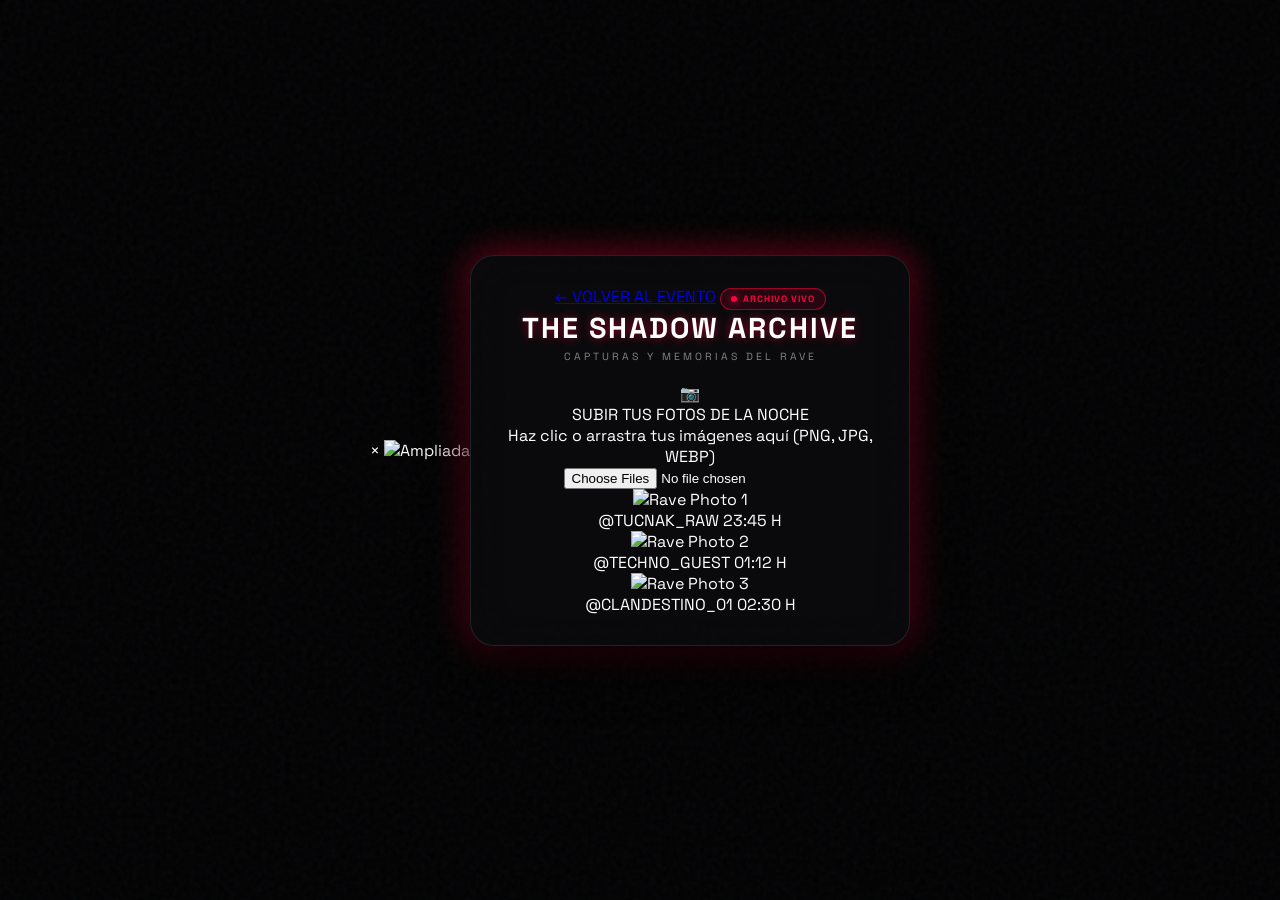
==== galeria.html @ 3d02a38a "Add initial HTML structure for gallery page" ====
<!DOCTYPE html>
<html lang="es">
<head>
  <meta charset="UTF-8" />
  <meta name="viewport" content="width=device-width, initial-scale=1.0" />
  <title>The Sinister Forest // ARCHIVE & GALLERY</title>
  
  <link rel="preconnect" href="https://fonts.googleapis.com">
  <link rel="preconnect" href="https://fonts.gstatic.com" crossorigin>
  <link href="https://fonts.googleapis.com/css2?family=Space+Grotesk:wght@300;500;700;900&display=swap" rel="stylesheet">
  
  <link rel="stylesheet" href="styles.css" />
</head>
<body>

  <!-- Canvas de Esporas Rojas (Fondo) -->
  <canvas id="particle-canvas"></canvas>

  <!-- Overlay de Ruido -->
  <div class="grain"></div>

  <!-- Toast Notification -->
  <div id="toast" class="toast">¡Foto subida a las sombras!</div>

  <!-- Lightbox de Vista Previa -->
  <div id="lightbox" class="lightbox" onclick="closeLightbox()">
    <span class="lightbox-close">&times;</span>
    <img id="lightbox-img" class="lightbox-content" src="" alt="Ampliada" />
  </div>

  <main class="container gallery-container">
    <header class="gallery-header">
      <a href="index.html" class="back-btn">← VOLVER AL EVENTO</a>
      <div class="status-tag"><span class="blink-dot"></span> ARCHIVO VIVO</div>
    </header>

    <h1 class="glitch" data-text="THE SHADOW ARCHIVE">THE SHADOW ARCHIVE</h1>
    <p class="subtitle" style="margin-bottom: 20px;">CAPTURAS Y MEMORIAS DEL RAVE</p>

    <!-- Dropzone para subir fotos -->
    <div class="upload-dropzone" id="dropzone" onclick="document.getElementById('file-input').click()">
      <span class="upload-icon">📷</span>
      <div class="upload-text">SUBIR TUS FOTOS DE LA NOCHE</div>
      <div class="upload-subtext">Haz clic o arrastra tus imágenes aquí (PNG, JPG, WEBP)</div>
      <input type="file" id="file-input" accept="image/*" multiple onchange="handleFiles(this.files)">
    </div>

    <!-- Grid de Fotografías -->
    <section class="gallery-grid" id="gallery-grid">
      <div class="gallery-item" onclick="openLightbox('https://images.unsplash.com/photo-1516450360452-9312f5e86fc7?q=80&w=800')">
        <img src="https://images.unsplash.com/photo-1516450360452-9312f5e86fc7?q=80&w=400" alt="Rave Photo 1" />
        <div class="gallery-overlay">
          <span class="uploader-tag">@TUCNAK_RAW</span>
          <span class="upload-time">23:45 H</span>
        </div>
      </div>

      <div class="gallery-item" onclick="openLightbox('https://images.unsplash.com/photo-1508700115892-45ecd05ae2ad?q=80&w=800')">
        <img src="https://images.unsplash.com/photo-1508700115892-45ecd05ae2ad?q=80&w=400" alt="Rave Photo 2" />
        <div class="gallery-overlay">
          <span class="uploader-tag">@TECHNO_GUEST</span>
          <span class="upload-time">01:12 H</span>
        </div>
      </div>

      <div class="gallery-item" onclick="openLightbox('https://images.unsplash.com/photo-1470225620780-dba8ba36b745?q=80&w=800')">
        <img src="https://images.unsplash.com/photo-1470225620780-dba8ba36b745?q=80&w=400" alt="Rave Photo 3" />
        <div class="gallery-overlay">
          <span class="uploader-tag">@CLANDESTINO_01</span>
          <span class="upload-time">02:30 H</span>
        </div>
      </div>
    </section>
  </main>

  <script src="script.js"></script>
  <script>
    // Gestión de Subida de Fotos
    const galleryGrid = document.getElementById('gallery-grid');
    const dropzone = document.getElementById('dropzone');

    ['dragenter', 'dragover'].forEach(eventName => {
      dropzone.addEventListener(eventName, (e) => { e.preventDefault(); dropzone.classList.add('dragover'); });
    });
    ['dragleave', 'drop'].forEach(eventName => {
      dropzone.addEventListener(eventName, (e) => { e.preventDefault(); dropzone.classList.remove('dragover'); });
    });

    dropzone.addEventListener('drop', (e) => {
      const dt = e.dataTransfer;
      handleFiles(dt.files);
    });

    function handleFiles(files) {
      const userAlias = localStorage.getItem('userName') || 'ANÓNIMO';

      Array.from(files).forEach(file => {
        if (!file.type.startsWith('image/')) return;

        const reader = new FileReader();
        reader.onload = function(e) {
          const imgUrl = e.target.result;
          
          const item = document.createElement('div');
          item.className = 'gallery-item';
          item.onclick = () => openLightbox(imgUrl);

          const now = new Date();
          const timeStr = `${String(now.getHours()).padStart(2, '0')}:${String(now.getMinutes()).padStart(2, '0')} H`;

          item.innerHTML = `
            <img src="${imgUrl}" alt="Foto subida" />
            <div class="gallery-overlay">
              <span class="uploader-tag">@${userAlias.toUpperCase()}</span>
              <span class="upload-time">${timeStr}</span>
            </div>
          `;

          galleryGrid.prepend(item);
          showToast('¡Foto añadida al archivo!');
        };
        reader.readAsDataURL(file);
      });
    }

    function openLightbox(url) {
      document.getElementById('lightbox-img').src = url;
      document.getElementById('lightbox').style.display = 'flex';
    }

    function closeLightbox() {
      document.getElementById('lightbox').style.display = 'none';
    }
  </script>
</body>
</html>
---- styles.css ----
:root {
  --bg: #020203;
  --card-bg: rgba(12, 12, 15, 0.78);
  --glass-border: rgba(255, 255, 255, 0.1);
  --accent: #ff003c;
  --accent-glow: rgba(255, 0, 60, 0.55);
  --text: #ffffff;
  --text-muted: rgba(255, 255, 255, 0.5);
  --font: 'Space Grotesk', sans-serif;
}

* { box-sizing: border-box; margin: 0; padding: 0; }

body {
  background-color: var(--bg);
  font-family: var(--font);
  color: var(--text);
  min-height: 100vh;
  display: flex;
  justify-content: center;
  align-items: center;
  padding: 20px;
  overflow-x: hidden;
  position: relative;
}

#particle-canvas {
  position: fixed;
  top: 0; left: 0;
  width: 100vw; height: 100vh;
  z-index: 1;
  pointer-events: none;
}

.grain {
  position: fixed;
  top: 0; left: 0; width: 100%; height: 100%;
  pointer-events: none;
  z-index: 2;
  opacity: 0.04;
  background-image: url('data:image/svg+xml;utf8,<svg viewBox="0 0 200 200" xmlns="http://www.w3.org/2000/svg"><filter id="n"><feTurbulence type="fractalNoise" baseFrequency="0.8" numOctaves="3" stitchTiles="stitch"/></filter><rect width="100%" height="100%" filter="url(%23n)"/></svg>');
}

.container {
  background: var(--card-bg);
  backdrop-filter: blur(22px);
  -webkit-backdrop-filter: blur(22px);
  border: 1px solid var(--glass-border);
  box-shadow: 0 20px 50px rgba(0, 0, 0, 0.9), 0 0 35px var(--accent-glow);
  border-radius: 24px;
  width: 100%;
  max-width: 440px;
  padding: 30px 22px;
  text-align: center;
  position: relative;
  z-index: 10;
  transition: transform 0.15s ease-out;
}

body.strobe-active {
  animation: strobe-flash 0.15s infinite alternate;
}

@keyframes strobe-flash {
  0% { background-color: #020203; }
  100% { background-color: #220008; }
}

.header-top {
  display: flex;
  justify-content: space-between;
  align-items: center;
  margin-bottom: 10px;
}

.status-tag {
  display: inline-flex;
  align-items: center;
  gap: 6px;
  font-size: 0.58rem;
  letter-spacing: 1px;
  color: var(--accent);
  background: rgba(255, 0, 60, 0.12);
  padding: 4px 10px;
  border-radius: 20px;
  border: 1px solid var(--accent-glow);
  font-weight: 700;
}

.blink-dot {
  width: 6px; height: 6px;
  background-color: var(--accent);
  border-radius: 50%;
  box-shadow: 0 0 8px var(--accent);
  animation: blink 0.8s infinite alternate;
}

@keyframes blink { from { opacity: 0.2; } to { opacity: 1; } }

.strobe-btn {
  background: rgba(255,255,255,0.08);
  border: 1px solid var(--glass-border);
  color: #fff;
  font-family: var(--font);
  font-size: 0.6rem;
  font-weight: 700;
  padding: 4px 10px;
  border-radius: 12px;
  cursor: pointer;
  transition: 0.3s;
}

.strobe-btn:hover, .strobe-btn.active {
  background: var(--accent);
  box-shadow: 0 0 10px var(--accent-glow);
  border-color: #ff003c;
}

h1.glitch {
  font-weight: 900;
  font-size: 1.8rem;
  letter-spacing: 2px;
  text-transform: uppercase;
  position: relative;
  color: #fff;
  text-shadow: 0 0 10px var(--accent-glow);
}

.glitch::before, .glitch::after {
  content: attr(data-text);
  position: absolute; top: 0; left: 0; width: 100%; height: 100%;
  clip: rect(0, 0, 0, 0);
}

.glitch::before { left: -2px; text-shadow: 2px 0 #00ffff; animation: glitch-1 2s infinite linear alternate-reverse; }
.glitch::after { left: 2px; text-shadow: -2px 0 var(--accent); animation: glitch-2 2.5s infinite linear alternate-reverse; }

@keyframes glitch-1 { 0% { clip: rect(10px, 9999px, 30px, 0); } 50% { clip: rect(40px, 9999px, 60px, 0); } 100% { clip: rect(20px, 9999px, 40px, 0); } }
@keyframes glitch-2 { 0% { clip: rect(50px, 9999px, 20px, 0); } 50% { clip: rect(10px, 9999px, 50px, 0); } 100% { clip: rect(30px, 9999px, 10px, 0); } }

.subtitle { font-size: 0.65rem; letter-spacing: 3px; color: var(--text-muted); margin-top: 4px; }

.audio-visualizer {
  display: flex; justify-content: center; align-items: flex-end; gap: 4px; height: 24px; margin: 12px 0;
}

.audio-visualizer span {
  width: 4px; height: 100%; background: var(--accent); border-radius: 3px;
  transform-origin: bottom; animation: equalizer 1s infinite ease-in-out alternate;
  box-shadow: 0 0 6px var(--accent);
}

.audio-visualizer span:nth-child(1) { animation-delay: 0.1s; }
.audio-visualizer span:nth-child(2) { animation-delay: 0.4s; }
.audio-visualizer span:nth-child(3) { animation-delay: 0.2s; }
.audio-visualizer span:nth-child(4) { animation-delay: 0.6s; }
.audio-visualizer span:nth-child(5) { animation-delay: 0.3s; }
.audio-visualizer span:nth-child(6) { animation-delay: 0.5s; }
.audio-visualizer span:nth-child(7) { animation-delay: 0.2s; }
.audio-visualizer span:nth-child(8) { animation-delay: 0.7s; }
.audio-visualizer span:nth-child(9) { animation-delay: 0.3s; }

@keyframes equalizer { 0% { transform: scaleY(0.15); } 100% { transform: scaleY(1); } }

/* LINEUP - TUCNAK */
.lineup-section {
  background: rgba(0, 0, 0, 0.4);
  border: 1px solid rgba(255, 255, 255, 0.08);
  border-radius: 16px;
  padding: 16px 14px;
  margin-bottom: 15px;
}

.lineup-title {
  font-size: 0.6rem;
  letter-spacing: 2px;
  color: var(--accent);
  font-weight: 700;
  margin-bottom: 10px;
  text-transform: uppercase;
}

.dj-card.headliner {
  background: rgba(255, 0, 60, 0.08);
  border: 1px solid var(--accent);
  border-radius: 12px;
  padding: 14px 16px;
  text-align: center;
  box-shadow: 0 0 15px var(--accent-glow);
  transition: transform 0.3s ease;
}

.dj-card.headliner:hover {
  transform: scale(1.02);
}

.dj-tag {
  font-size: 0.55rem;
  letter-spacing: 2px;
  color: var(--accent);
  font-weight: 700;
  display: block;
  margin-bottom: 4px;
}

.dj-name {
  font-size: 1.8rem;
  font-weight: 900;
  letter-spacing: 3px;
  color: #fff;
  text-transform: uppercase;
  text-shadow: 0 0 10px var(--accent-glow);
}

.dj-genre {
  font-size: 0.65rem;
  color: var(--text-muted);
  letter-spacing: 2px;
  margin-top: 2px;
}

.dj-socials {
  display: flex;
  justify-content: center;
  align-items: center;
  margin-top: 10px;
  font-size: 0.6rem;
}

.dj-link {
  color: #fff;
  text-decoration: none;
  font-weight: 700;
  letter-spacing: 1px;
  background: rgba(255, 255, 255, 0.08);
  border: 1px solid var(--glass-border);
  padding: 4px 12px;
  border-radius: 20px;
  transition: all 0.2s;
}

.dj-link:hover {
  color: var(--accent);
  border-color: var(--accent);
  background: rgba(255, 0, 60, 0.12);
}

.capacity-bar { margin-bottom: 15px; }
.capacity-text { font-size: 0.6rem; letter-spacing: 1px; color: var(--accent); font-weight: 700; margin-bottom: 4px; }
.progress-bg { background: rgba(255,255,255,0.08); height: 4px; border-radius: 4px; overflow: hidden; }
.progress-fill { background: var(--accent); height: 100%; box-shadow: 0 0 8px var(--accent); transition: width 0.4s ease; }

.spotify-section { margin-bottom: 15px; border-radius: 12px; overflow: hidden; }

.countdown-grid { display: grid; grid-template-columns: repeat(4, 1fr); gap: 8px; margin-bottom: 15px; }
.time-box { background: rgba(0, 0, 0, 0.55); border: 1px solid rgba(255, 255, 255, 0.08); padding: 10px 2px; border-radius: 12px; }
.time-number { display: block; font-size: 1.4rem; font-weight: 700; color: #fff; }
.time-label { font-size: 0.55rem; color: var(--text-muted); text-transform: uppercase; }

.calendar-btn {
  display: block; background: rgba(255, 255, 255, 0.05); border: 1px solid var(--glass-border);
  color: #fff; text-decoration: none; font-size: 0.65rem; font-weight: 700; letter-spacing: 1px;
  padding: 10px; border-radius: 10px; margin-bottom: 15px; transition: 0.3s;
}
.calendar-btn:hover { background: rgba(255, 255, 255, 0.15); }

.contribution-section {
  background: rgba(0, 0, 0, 0.35); border: 1px solid rgba(255, 255, 255, 0.06);
  border-radius: 16px; padding: 16px 12px; margin-bottom: 15px;
}
.contribution-badge { font-size: 0.58rem; letter-spacing: 2px; color: var(--text-muted); }
.amount-container { display: flex; justify-content: center; align-items: baseline; gap: 4px; margin: 4px 0; }
.currency { font-size: 1rem; color: var(--accent); font-weight: 700; }
.amount { font-size: 2rem; font-weight: 900; }
.unit { font-size: 0.75rem; color: var(--text-muted); }
.nequi-number { font-size: 0.7rem; color: var(--text-muted); margin-bottom: 10px; white-space: nowrap; }
.nequi-number span { color: #fff; font-weight: 700; }
.btn-group { display: flex; gap: 8px; }
.contribution-btn {
  flex: 1; background: var(--accent); color: #fff; padding: 10px 6px; border-radius: 8px;
  text-decoration: none; font-weight: 700; font-size: 0.68rem; border: none; cursor: pointer; transition: 0.3s;
}
.contribution-btn.secondary { background: rgba(255, 255, 255, 0.1); }
.contribution-btn:hover { filter: brightness(1.2); }

.location-box { background: rgba(255, 255, 255, 0.02); border: 1px dashed rgba(255, 255, 255, 0.15); border-radius: 12px; padding: 14px; margin-bottom: 15px; }
#location-title { font-size: 0.7rem; font-weight: 700; color: var(--accent); }
#location-details { font-size: 0.65rem; color: var(--text-muted); margin-top: 4px; }
.map-button { display: inline-block; margin-top: 8px; background: #fff; color: #000; padding: 6px 12px; border-radius: 6px; font-size: 0.65rem; font-weight: 700; text-decoration: none; }
.map-button.hidden { display: none; }

.action-dual-btn { display: flex; gap: 8px; margin-bottom: 15px; }
.rsvp-btn, .ticket-btn {
  flex: 1; background: transparent; border: 1px solid var(--accent); color: var(--accent);
  padding: 10px 4px; border-radius: 8px; font-family: var(--font); font-weight: 700; font-size: 0.65rem; cursor: pointer; transition: 0.3s;
}
.rsvp-btn.confirmed { background: var(--accent); color: #fff; }
.ticket-btn { background: var(--accent); color: #fff; box-shadow: 0 0 10px var(--accent-glow); }

.social-share { padding-top: 12px; border-top: 1px solid var(--glass-border); margin-bottom: 12px; }
.share-title { font-size: 0.58rem; letter-spacing: 2px; color: var(--text-muted); margin-bottom: 8px; }
.social-btns { display: flex; gap: 6px; justify-content: center; }
.s-btn { cursor: pointer; padding: 8px 10px; border-radius: 12px; border: none; font-size: 0.65rem; font-weight: 700; font-family: var(--font); color: #fff; }
.wa { background: #128C7E; } .fb { background: #1877F2; } .copy { background: rgba(255,255,255,0.1); }

footer { font-size: 0.6rem; color: var(--text-muted); display: flex; flex-direction: column; gap: 4px; }

/* Modal Ticket */
.modal { display: none; position: fixed; z-index: 200; left: 0; top: 0; width: 100%; height: 100%; background: rgba(0,0,0,0.85); backdrop-filter: blur(10px); justify-content: center; align-items: center; }
.modal-content { background: #0a0a0c; border: 1px solid var(--accent); border-radius: 20px; padding: 25px; width: 85%; max-width: 320px; text-align: center; position: relative; box-shadow: 0 0 30px var(--accent-glow); }
.close-modal { position: absolute; right: 15px; top: 10px; font-size: 1.5rem; color: #fff; cursor: pointer; }
.ticket-badge { font-size: 0.55rem; letter-spacing: 2px; color: var(--accent); margin-bottom: 5px; font-weight: 700; }
.ticket-instruction { font-size: 0.7rem; color: var(--text-muted); margin: 15px 0 10px 0; }
.ticket-input { width: 100%; padding: 10px 14px; background: rgba(255, 255, 255, 0.08); border: 1px solid var(--accent); border-radius: 8px; color: #fff; font-family: var(--font); font-size: 0.8rem; text-align: center; outline: none; }
.ticket-input:focus { box-shadow: 0 0 10px var(--accent-glow); }
.ticket-name { font-size: 1.1rem; font-weight: 700; margin: 8px 0; color: #fff; }
.qr-placeholder img { width: 130px; height: 130px; border-radius: 10px; margin: 10px 0; border: 2px solid #fff; }
.ticket-code { font-size: 0.65rem; letter-spacing: 1px; color: var(--text-muted); margin-bottom: 4px; }

.toast { position: fixed; bottom: 20px; left: 50%; transform: translateX(-50%) translateY(100px); background: var(--accent); color: #fff; padding: 10px 20px; border-radius: 20px; font-size: 0.75rem; font-weight: 700; opacity: 0; transition: all 0.3s; z-index: 300; }
.toast.show { transform: translateX(-50%) translateY(0); opacity: 1; }
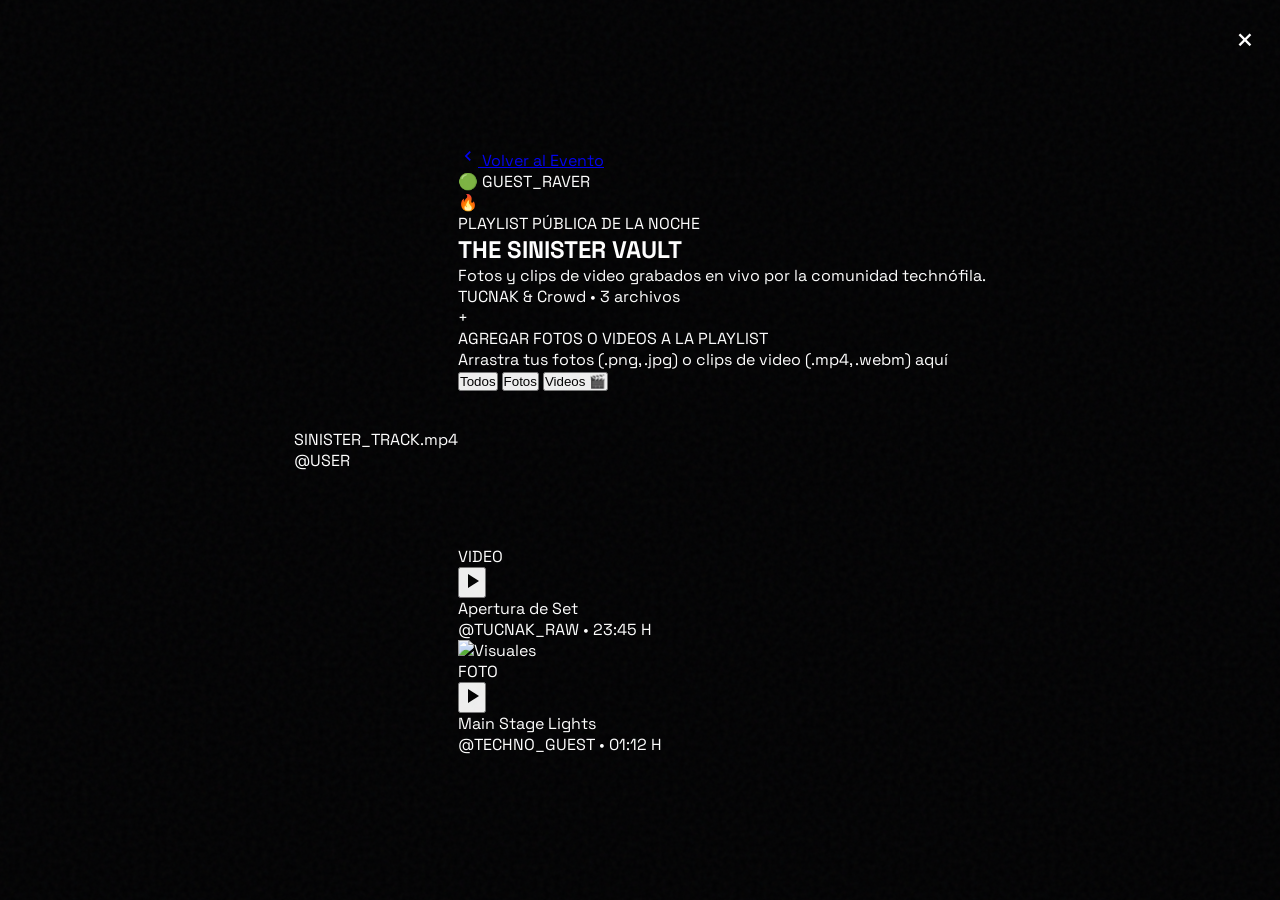
==== commit bae63169: "Update title and enhance media upload features" ====
--- a/galeria.html
+++ b/galeria.html
@@ -3,7 +3,7 @@
 <head>
   <meta charset="UTF-8" />
   <meta name="viewport" content="width=device-width, initial-scale=1.0" />
-  <title>The Sinister Forest // ARCHIVE & GALLERY</title>
+  <title>The Sinister Forest // SPOTIFY MEDIA VAULT</title>
   
   <link rel="preconnect" href="https://fonts.googleapis.com">
   <link rel="preconnect" href="https://fonts.gstatic.com" crossorigin>
@@ -11,125 +11,214 @@
   
   <link rel="stylesheet" href="styles.css" />
 </head>
-<body>
-
-  <!-- Canvas de Esporas Rojas (Fondo) -->
-  <canvas id="particle-canvas"></canvas>
+<body class="spotify-theme">
 
   <!-- Overlay de Ruido -->
   <div class="grain"></div>
-
-  <!-- Toast Notification -->
-  <div id="toast" class="toast">¡Foto subida a las sombras!</div>
-
-  <!-- Lightbox de Vista Previa -->
-  <div id="lightbox" class="lightbox" onclick="closeLightbox()">
-    <span class="lightbox-close">&times;</span>
-    <img id="lightbox-img" class="lightbox-content" src="" alt="Ampliada" />
+  <div id="toast" class="toast">¡Archivo subido a la playlist!</div>
+
+  <!-- Modal / Player Overlay de Vista Previa -->
+  <div id="media-modal" class="media-modal" onclick="closeMediaModal(event)">
+    <span class="lightbox-close" onclick="closeMediaModal(event)">&times;</span>
+    <div class="media-modal-container" onclick="event.stopPropagation()">
+      <div id="modal-media-wrapper"></div>
+      <div class="modal-info-bar">
+        <div class="media-track-info">
+          <p id="modal-title" class="track-name">SINISTER_TRACK.mp4</p>
+          <p id="modal-uploader" class="track-artist">@USER</p>
+        </div>
+      </div>
+    </div>
   </div>
 
-  <main class="container gallery-container">
-    <header class="gallery-header">
-      <a href="index.html" class="back-btn">← VOLVER AL EVENTO</a>
-      <div class="status-tag"><span class="blink-dot"></span> ARCHIVO VIVO</div>
+  <main class="spotify-app">
+    <!-- Header tipo Spotify -->
+    <header class="spotify-header">
+      <a href="index.html" class="spotify-back-btn">
+        <svg width="20" height="20" viewBox="0 0 24 24" fill="currentColor"><path d="M15.41 7.41L14 6l-6 6 6 6 1.41-1.41L10.83 12z"/></svg>
+        <span>Volver al Evento</span>
+      </a>
+      <div class="spotify-profile-badge">
+        <span class="user-avatar">🟢</span>
+        <span id="header-user-name">GUEST_RAVER</span>
+      </div>
     </header>
 
-    <h1 class="glitch" data-text="THE SHADOW ARCHIVE">THE SHADOW ARCHIVE</h1>
-    <p class="subtitle" style="margin-bottom: 20px;">CAPTURAS Y MEMORIAS DEL RAVE</p>
-
-    <!-- Dropzone para subir fotos -->
-    <div class="upload-dropzone" id="dropzone" onclick="document.getElementById('file-input').click()">
-      <span class="upload-icon">📷</span>
-      <div class="upload-text">SUBIR TUS FOTOS DE LA NOCHE</div>
-      <div class="upload-subtext">Haz clic o arrastra tus imágenes aquí (PNG, JPG, WEBP)</div>
-      <input type="file" id="file-input" accept="image/*" multiple onchange="handleFiles(this.files)">
+    <!-- Banner Playlist estilo Spotify -->
+    <section class="playlist-banner">
+      <div class="playlist-cover">
+        <div class="cover-glitch-icon">🔥</div>
+      </div>
+      <div class="playlist-details">
+        <span class="playlist-type">PLAYLIST PÚBLICA DE LA NOCHE</span>
+        <h1 class="playlist-title">THE SINISTER VAULT</h1>
+        <p class="playlist-desc">Fotos y clips de video grabados en vivo por la comunidad technófila.</p>
+        <div class="playlist-meta">
+          <span class="spotify-accent-text">TUCNAK & Crowd</span> • <span id="item-count-badge">3 archivos</span>
+        </div>
+      </div>
+    </section>
+
+    <!-- Zona de Carga estilo Spotify Drag & Drop -->
+    <section class="spotify-upload-bar" onclick="document.getElementById('file-input').click()">
+      <div class="upload-flex-content">
+        <div class="upload-plus-btn">+</div>
+        <div>
+          <p class="upload-title">AGREGAR FOTOS O VIDEOS A LA PLAYLIST</p>
+          <p class="upload-subtitle">Arrastra tus fotos (.png, .jpg) o clips de video (.mp4, .webm) aquí</p>
+        </div>
+      </div>
+      <input type="file" id="file-input" accept="image/*,video/*" multiple onchange="handleFiles(this.files)">
+    </section>
+
+    <!-- Barra de Filtros -->
+    <div class="filter-pills">
+      <button class="pill active" onclick="filterMedia('all')">Todos</button>
+      <button class="pill" onclick="filterMedia('image')">Fotos</button>
+      <button class="pill" onclick="filterMedia('video')">Videos 🎬</button>
     </div>
 
-    <!-- Grid de Fotografías -->
-    <section class="gallery-grid" id="gallery-grid">
-      <div class="gallery-item" onclick="openLightbox('https://images.unsplash.com/photo-1516450360452-9312f5e86fc7?q=80&w=800')">
-        <img src="https://images.unsplash.com/photo-1516450360452-9312f5e86fc7?q=80&w=400" alt="Rave Photo 1" />
-        <div class="gallery-overlay">
-          <span class="uploader-tag">@TUCNAK_RAW</span>
-          <span class="upload-time">23:45 H</span>
-        </div>
-      </div>
-
-      <div class="gallery-item" onclick="openLightbox('https://images.unsplash.com/photo-1508700115892-45ecd05ae2ad?q=80&w=800')">
-        <img src="https://images.unsplash.com/photo-1508700115892-45ecd05ae2ad?q=80&w=400" alt="Rave Photo 2" />
-        <div class="gallery-overlay">
-          <span class="uploader-tag">@TECHNO_GUEST</span>
-          <span class="upload-time">01:12 H</span>
-        </div>
-      </div>
-
-      <div class="gallery-item" onclick="openLightbox('https://images.unsplash.com/photo-1470225620780-dba8ba36b745?q=80&w=800')">
-        <img src="https://images.unsplash.com/photo-1470225620780-dba8ba36b745?q=80&w=400" alt="Rave Photo 3" />
-        <div class="gallery-overlay">
-          <span class="uploader-tag">@CLANDESTINO_01</span>
-          <span class="upload-time">02:30 H</span>
-        </div>
-      </div>
+    <!-- Grid de Archivos tipo Tarjetas de Spotify -->
+    <section class="spotify-grid" id="media-grid">
+      
+      <!-- Video de Muestra -->
+      <div class="spotify-card media-element" data-type="video" onclick="openVideoModal('https://www.w3schools.com/html/mov_bbb.mp4', '@TUCNAK_RAW', 'Clip de apertura')">
+        <div class="card-cover-wrapper">
+          <video src="https://www.w3schools.com/html/mov_bbb.mp4" muted loop preload="metadata"></video>
+          <div class="type-tag">VIDEO</div>
+          <button class="spotify-play-btn">
+            <svg width="24" height="24" viewBox="0 0 24 24" fill="black"><path d="M8 5v14l11-7z"/></svg>
+          </button>
+        </div>
+        <div class="card-info">
+          <p class="card-title">Apertura de Set</p>
+          <p class="card-sub">@TUCNAK_RAW • 23:45 H</p>
+        </div>
+      </div>
+
+      <!-- Imagen de Muestra -->
+      <div class="spotify-card media-element" data-type="image" onclick="openImageModal('https://images.unsplash.com/photo-1516450360452-9312f5e86fc7?q=80&w=800', '@TECHNO_GUEST', 'Visuales del Main Room')">
+        <div class="card-cover-wrapper">
+          <img src="https://images.unsplash.com/photo-1516450360452-9312f5e86fc7?q=80&w=400" alt="Visuales" />
+          <div class="type-tag">FOTO</div>
+          <button class="spotify-play-btn">
+            <svg width="24" height="24" viewBox="0 0 24 24" fill="black"><path d="M8 5v14l11-7z"/></svg>
+          </button>
+        </div>
+        <div class="card-info">
+          <p class="card-title">Main Stage Lights</p>
+          <p class="card-sub">@TECHNO_GUEST • 01:12 H</p>
+        </div>
+      </div>
+
     </section>
+
   </main>
 
   <script src="script.js"></script>
   <script>
-    // Gestión de Subida de Fotos
-    const galleryGrid = document.getElementById('gallery-grid');
-    const dropzone = document.getElementById('dropzone');
-
-    ['dragenter', 'dragover'].forEach(eventName => {
-      dropzone.addEventListener(eventName, (e) => { e.preventDefault(); dropzone.classList.add('dragover'); });
-    });
-    ['dragleave', 'drop'].forEach(eventName => {
-      dropzone.addEventListener(eventName, (e) => { e.preventDefault(); dropzone.classList.remove('dragover'); });
-    });
-
-    dropzone.addEventListener('drop', (e) => {
-      const dt = e.dataTransfer;
-      handleFiles(dt.files);
-    });
+    const mediaGrid = document.getElementById('media-grid');
+    const userAlias = localStorage.getItem('userName') || 'GUEST_RAVER';
+
+    document.getElementById('header-user-name').innerText = userAlias.toUpperCase();
 
     function handleFiles(files) {
-      const userAlias = localStorage.getItem('userName') || 'ANÓNIMO';
-
       Array.from(files).forEach(file => {
-        if (!file.type.startsWith('image/')) return;
+        const isVideo = file.type.startsWith('video/');
+        const isImage = file.type.startsWith('image/');
+
+        if (!isVideo && !isImage) return;
 
         const reader = new FileReader();
         reader.onload = function(e) {
-          const imgUrl = e.target.result;
-          
-          const item = document.createElement('div');
-          item.className = 'gallery-item';
-          item.onclick = () => openLightbox(imgUrl);
-
+          const fileDataUrl = e.target.result;
           const now = new Date();
           const timeStr = `${String(now.getHours()).padStart(2, '0')}:${String(now.getMinutes()).padStart(2, '0')} H`;
 
-          item.innerHTML = `
-            <img src="${imgUrl}" alt="Foto subida" />
-            <div class="gallery-overlay">
-              <span class="uploader-tag">@${userAlias.toUpperCase()}</span>
-              <span class="upload-time">${timeStr}</span>
-            </div>
-          `;
-
-          galleryGrid.prepend(item);
-          showToast('¡Foto añadida al archivo!');
+          const card = document.createElement('div');
+          card.className = 'spotify-card media-element';
+          card.setAttribute('data-type', isVideo ? 'video' : 'image');
+
+          if (isVideo) {
+            card.onclick = () => openVideoModal(fileDataUrl, `@${userAlias.toUpperCase()}`, file.name);
+            card.innerHTML = `
+              <div class="card-cover-wrapper">
+                <video src="${fileDataUrl}" muted loop preload="metadata"></video>
+                <div class="type-tag">VIDEO</div>
+                <button class="spotify-play-btn">
+                  <svg width="24" height="24" viewBox="0 0 24 24" fill="black"><path d="M8 5v14l11-7z"/></svg>
+                </button>
+              </div>
+              <div class="card-info">
+                <p class="card-title">${file.name.substring(0, 18)}...</p>
+                <p class="card-sub">@${userAlias.toUpperCase()} • ${timeStr}</p>
+              </div>
+            `;
+          } else {
+            card.onclick = () => openImageModal(fileDataUrl, `@${userAlias.toUpperCase()}`, file.name);
+            card.innerHTML = `
+              <div class="card-cover-wrapper">
+                <img src="${fileDataUrl}" alt="Media" />
+                <div class="type-tag">FOTO</div>
+                <button class="spotify-play-btn">
+                  <svg width="24" height="24" viewBox="0 0 24 24" fill="black"><path d="M8 5v14l11-7z"/></svg>
+                </button>
+              </div>
+              <div class="card-info">
+                <p class="card-title">${file.name.substring(0, 18)}...</p>
+                <p class="card-sub">@${userAlias.toUpperCase()} • ${timeStr}</p>
+              </div>
+            `;
+          }
+
+          mediaGrid.prepend(card);
+          updateCount();
+          showToast('¡Archivo agregado a la playlist!');
         };
         reader.readAsDataURL(file);
       });
     }
 
-    function openLightbox(url) {
-      document.getElementById('lightbox-img').src = url;
-      document.getElementById('lightbox').style.display = 'flex';
-    }
-
-    function closeLightbox() {
-      document.getElementById('lightbox').style.display = 'none';
+    function openImageModal(url, user, title) {
+      const wrapper = document.getElementById('modal-media-wrapper');
+      wrapper.innerHTML = `<img src="${url}" class="modal-media-content" />`;
+      document.getElementById('modal-title').innerText = title;
+      document.getElementById('modal-uploader').innerText = user;
+      document.getElementById('media-modal').style.display = 'flex';
+    }
+
+    function openVideoModal(url, user, title) {
+      const wrapper = document.getElementById('modal-media-wrapper');
+      wrapper.innerHTML = `<video src="${url}" class="modal-media-content" controls autoplay></video>`;
+      document.getElementById('modal-title').innerText = title;
+      document.getElementById('modal-uploader').innerText = user;
+      document.getElementById('media-modal').style.display = 'flex';
+    }
+
+    function closeMediaModal(e) {
+      const modal = document.getElementById('media-modal');
+      const wrapper = document.getElementById('modal-media-wrapper');
+      wrapper.innerHTML = '';
+      modal.style.display = 'none';
+    }
+
+    function filterMedia(type) {
+      document.querySelectorAll('.filter-pills .pill').forEach(btn => btn.classList.remove('active'));
+      event.target.classList.add('active');
+
+      const items = document.querySelectorAll('.media-element');
+      items.forEach(item => {
+        if (type === 'all' || item.getAttribute('data-type') === type) {
+          item.style.display = 'flex';
+        } else {
+          item.style.display = 'none';
+        }
+      });
+    }
+
+    function updateCount() {
+      const count = document.querySelectorAll('.media-element').length;
+      document.getElementById('item-count-badge').innerText = `${count} archivos`;
     }
   </script>
 </body>
--- a/styles.css
+++ b/styles.css
@@ -289,6 +289,35 @@
 .map-button { display: inline-block; margin-top: 8px; background: #fff; color: #000; padding: 6px 12px; border-radius: 6px; font-size: 0.65rem; font-weight: 700; text-decoration: none; }
 .map-button.hidden { display: none; }
 
+/* Botón Navegación a la Galería */
+.gallery-nav-btn {
+  display: flex;
+  align-items: center;
+  justify-content: center;
+  gap: 8px;
+  width: 100%;
+  background: rgba(255, 0, 60, 0.12);
+  border: 1px solid var(--accent);
+  color: #fff;
+  text-decoration: none;
+  font-family: var(--font);
+  font-size: 0.75rem;
+  font-weight: 700;
+  letter-spacing: 2px;
+  padding: 12px;
+  border-radius: 12px;
+  margin-bottom: 15px;
+  text-transform: uppercase;
+  box-shadow: 0 0 15px rgba(255, 0, 60, 0.2);
+  transition: all 0.3s ease;
+}
+
+.gallery-nav-btn:hover {
+  background: var(--accent);
+  box-shadow: 0 0 25px var(--accent-glow);
+  transform: translateY(-2px);
+}
+
 .action-dual-btn { display: flex; gap: 8px; margin-bottom: 15px; }
 .rsvp-btn, .ticket-btn {
   flex: 1; background: transparent; border: 1px solid var(--accent); color: var(--accent);
@@ -319,3 +348,166 @@
 
 .toast { position: fixed; bottom: 20px; left: 50%; transform: translateX(-50%) translateY(100px); background: var(--accent); color: #fff; padding: 10px 20px; border-radius: 20px; font-size: 0.75rem; font-weight: 700; opacity: 0; transition: all 0.3s; z-index: 300; }
 .toast.show { transform: translateX(-50%) translateY(0); opacity: 1; }
+
+/* Estilos de Galería & Lightbox */
+.gallery-container {
+  max-width: 800px;
+  width: 100%;
+}
+
+.gallery-header {
+  display: flex;
+  justify-content: space-between;
+  align-items: center;
+  margin-bottom: 20px;
+}
+
+.back-btn {
+  color: var(--text-muted);
+  text-decoration: none;
+  font-size: 0.7rem;
+  letter-spacing: 1px;
+  font-weight: 700;
+  border: 1px solid var(--glass-border);
+  padding: 6px 14px;
+  border-radius: 20px;
+  transition: 0.3s;
+}
+.back-btn:hover {
+  color: #fff;
+  border-color: var(--accent);
+  background: rgba(255, 0, 60, 0.15);
+}
+
+.upload-dropzone {
+  background: rgba(0, 0, 0, 0.4);
+  border: 2px dashed rgba(255, 0, 60, 0.4);
+  border-radius: 16px;
+  padding: 24px;
+  text-align: center;
+  margin-bottom: 25px;
+  cursor: pointer;
+  transition: all 0.3s ease;
+}
+
+.upload-dropzone:hover, .upload-dropzone.dragover {
+  border-color: var(--accent);
+  background: rgba(255, 0, 60, 0.08);
+  box-shadow: 0 0 20px var(--accent-glow);
+}
+
+.upload-icon {
+  font-size: 2rem;
+  margin-bottom: 8px;
+  display: block;
+}
+
+.upload-text {
+  font-size: 0.75rem;
+  color: #fff;
+  font-weight: 700;
+  letter-spacing: 1px;
+}
+
+.upload-subtext {
+  font-size: 0.6rem;
+  color: var(--text-muted);
+  margin-top: 4px;
+}
+
+#file-input { display: none; }
+
+.gallery-grid {
+  display: grid;
+  grid-template-columns: repeat(auto-fill, minmax(160px, 1fr));
+  gap: 12px;
+}
+
+.gallery-item {
+  position: relative;
+  border-radius: 12px;
+  overflow: hidden;
+  aspect-ratio: 1 / 1;
+  border: 1px solid var(--glass-border);
+  background: rgba(0, 0, 0, 0.6);
+  cursor: pointer;
+  transition: all 0.4s cubic-bezier(0.165, 0.84, 0.44, 1);
+}
+
+.gallery-item img {
+  width: 100%;
+  height: 100%;
+  object-fit: cover;
+  filter: grayscale(40%) contrast(110%);
+  transition: all 0.4s ease;
+}
+
+.gallery-item:hover {
+  transform: scale(1.03) translateY(-4px);
+  border-color: var(--accent);
+  box-shadow: 0 8px 25px var(--accent-glow);
+  z-index: 5;
+}
+
+.gallery-item:hover img {
+  filter: grayscale(0%) contrast(100%);
+}
+
+.gallery-overlay {
+  position: absolute;
+  inset: 0;
+  background: linear-gradient(to top, rgba(0,0,0,0.85) 0%, transparent 60%);
+  opacity: 0;
+  display: flex;
+  flex-direction: column;
+  justify-content: flex-end;
+  padding: 10px;
+  transition: opacity 0.3s ease;
+}
+
+.gallery-item:hover .gallery-overlay {
+  opacity: 1;
+}
+
+.uploader-tag {
+  font-size: 0.6rem;
+  font-weight: 700;
+  color: #fff;
+  letter-spacing: 1px;
+}
+
+.upload-time {
+  font-size: 0.5rem;
+  color: var(--text-muted);
+}
+
+.lightbox {
+  display: none;
+  position: fixed;
+  inset: 0;
+  background: rgba(2, 2, 3, 0.95);
+  backdrop-filter: blur(15px);
+  z-index: 500;
+  justify-content: center;
+  align-items: center;
+  padding: 20px;
+}
+
+.lightbox-content {
+  max-width: 90vw;
+  max-height: 85vh;
+  border-radius: 16px;
+  border: 1px solid var(--accent);
+  box-shadow: 0 0 40px var(--accent-glow);
+  object-fit: contain;
+}
+
+.lightbox-close {
+  position: absolute;
+  top: 20px;
+  right: 25px;
+  color: #fff;
+  font-size: 2rem;
+  cursor: pointer;
+  z-index: 510;
+}
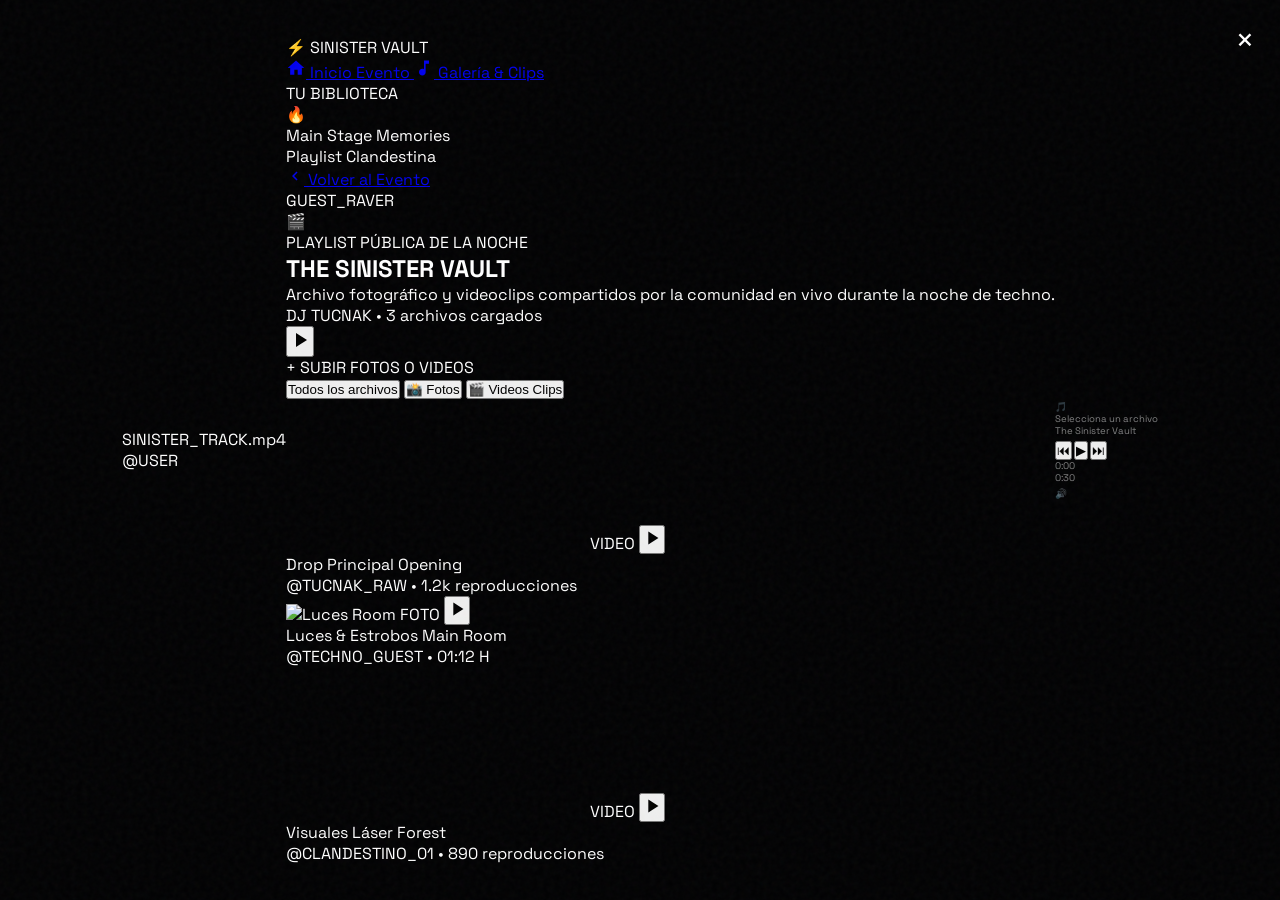
==== commit 1ffeb9d2: "Update titles and comments in galeria.html" ====
--- a/galeria.html
+++ b/galeria.html
@@ -3,7 +3,7 @@
 <head>
   <meta charset="UTF-8" />
   <meta name="viewport" content="width=device-width, initial-scale=1.0" />
-  <title>The Sinister Forest // SPOTIFY MEDIA VAULT</title>
+  <title>The Sinister Forest // Spotify Vault</title>
   
   <link rel="preconnect" href="https://fonts.googleapis.com">
   <link rel="preconnect" href="https://fonts.gstatic.com" crossorigin>
@@ -13,11 +13,11 @@
 </head>
 <body class="spotify-theme">
 
-  <!-- Overlay de Ruido -->
+  <!-- Grain Overlay & Toast -->
   <div class="grain"></div>
-  <div id="toast" class="toast">¡Archivo subido a la playlist!</div>
-
-  <!-- Modal / Player Overlay de Vista Previa -->
+  <div id="toast" class="toast">¡Media añadido a la playlist!</div>
+
+  <!-- Modal Ampliado de Reproducción -->
   <div id="media-modal" class="media-modal" onclick="closeMediaModal(event)">
     <span class="lightbox-close" onclick="closeMediaModal(event)">&times;</span>
     <div class="media-modal-container" onclick="event.stopPropagation()">
@@ -31,97 +31,181 @@
     </div>
   </div>
 
-  <main class="spotify-app">
-    <!-- Header tipo Spotify -->
-    <header class="spotify-header">
-      <a href="index.html" class="spotify-back-btn">
-        <svg width="20" height="20" viewBox="0 0 24 24" fill="currentColor"><path d="M15.41 7.41L14 6l-6 6 6 6 1.41-1.41L10.83 12z"/></svg>
-        <span>Volver al Evento</span>
-      </a>
-      <div class="spotify-profile-badge">
-        <span class="user-avatar">🟢</span>
-        <span id="header-user-name">GUEST_RAVER</span>
-      </div>
-    </header>
-
-    <!-- Banner Playlist estilo Spotify -->
-    <section class="playlist-banner">
-      <div class="playlist-cover">
-        <div class="cover-glitch-icon">🔥</div>
-      </div>
-      <div class="playlist-details">
-        <span class="playlist-type">PLAYLIST PÚBLICA DE LA NOCHE</span>
-        <h1 class="playlist-title">THE SINISTER VAULT</h1>
-        <p class="playlist-desc">Fotos y clips de video grabados en vivo por la comunidad technófila.</p>
-        <div class="playlist-meta">
-          <span class="spotify-accent-text">TUCNAK & Crowd</span> • <span id="item-count-badge">3 archivos</span>
-        </div>
-      </div>
-    </section>
-
-    <!-- Zona de Carga estilo Spotify Drag & Drop -->
-    <section class="spotify-upload-bar" onclick="document.getElementById('file-input').click()">
-      <div class="upload-flex-content">
-        <div class="upload-plus-btn">+</div>
-        <div>
-          <p class="upload-title">AGREGAR FOTOS O VIDEOS A LA PLAYLIST</p>
-          <p class="upload-subtitle">Arrastra tus fotos (.png, .jpg) o clips de video (.mp4, .webm) aquí</p>
-        </div>
-      </div>
-      <input type="file" id="file-input" accept="image/*,video/*" multiple onchange="handleFiles(this.files)">
-    </section>
-
-    <!-- Barra de Filtros -->
-    <div class="filter-pills">
-      <button class="pill active" onclick="filterMedia('all')">Todos</button>
-      <button class="pill" onclick="filterMedia('image')">Fotos</button>
-      <button class="pill" onclick="filterMedia('video')">Videos 🎬</button>
+  <!-- Layout Principal de Spotify App -->
+  <div class="spotify-app-layout">
+
+    <!-- Sidebar Izquierda -->
+    <aside class="spotify-sidebar">
+      <div class="sidebar-logo">
+        <span class="brand-icon">⚡</span>
+        <span class="brand-name">SINISTER VAULT</span>
+      </div>
+
+      <nav class="sidebar-nav">
+        <a href="index.html" class="nav-item">
+          <svg width="20" height="20" fill="currentColor" viewBox="0 0 24 24"><path d="M10 20v-6h4v6h5v-8h3L12 3 2 12h3v8z"/></svg>
+          <span>Inicio Evento</span>
+        </a>
+        <a href="#" class="nav-item active">
+          <svg width="20" height="20" fill="currentColor" viewBox="0 0 24 24"><path d="M12 3v10.55c-.59-.34-1.27-.55-2-.55-2.21 0-4 1.79-4 4s1.79 4 4 4 4-1.79 4-4V7h4V3h-6z"/></svg>
+          <span>Galería & Clips</span>
+        </a>
+      </nav>
+
+      <div class="sidebar-divider"></div>
+
+      <div class="sidebar-library">
+        <p class="library-title">TU BIBLIOTECA</p>
+        <div class="playlist-item active-playlist">
+          <div class="playlist-thumb">🔥</div>
+          <div class="playlist-info">
+            <p class="p-name">Main Stage Memories</p>
+            <p class="p-sub">Playlist Clandestina</p>
+          </div>
+        </div>
+      </div>
+    </aside>
+
+    <!-- Área Principal de Contenido -->
+    <main class="spotify-main-content">
+      
+      <!-- Top Header -->
+      <header class="spotify-topbar">
+        <a href="index.html" class="spotify-back-btn">
+          <svg width="18" height="18" viewBox="0 0 24 24" fill="currentColor"><path d="M15.41 7.41L14 6l-6 6 6 6 1.41-1.41L10.83 12z"/></svg>
+          <span>Volver al Evento</span>
+        </a>
+        <div class="spotify-user-pill">
+          <span class="user-badge-dot"></span>
+          <span id="header-user-name">GUEST_RAVER</span>
+        </div>
+      </header>
+
+      <!-- Banner Hero Playlist -->
+      <section class="playlist-hero">
+        <div class="hero-cover">
+          <span class="hero-icon">🎬</span>
+        </div>
+        <div class="hero-details">
+          <span class="badge-public">PLAYLIST PÚBLICA DE LA NOCHE</span>
+          <h1 class="hero-title">THE SINISTER VAULT</h1>
+          <p class="hero-description">Archivo fotográfico y videoclips compartidos por la comunidad en vivo durante la noche de techno.</p>
+          <div class="hero-meta">
+            <span class="author-bold">DJ TUCNAK</span> • <span id="item-count-badge">3 archivos cargados</span>
+          </div>
+        </div>
+      </section>
+
+      <!-- Action Bar (Play + Add Media) -->
+      <section class="playlist-actions">
+        <button class="big-play-btn" onclick="playAllMedia()" title="Reproducir todo">
+          <svg width="24" height="24" viewBox="0 0 24 24" fill="black"><path d="M8 5v14l11-7z"/></svg>
+        </button>
+
+        <div class="upload-trigger-btn" onclick="document.getElementById('file-input').click()">
+          <span class="plus-icon">+</span>
+          <span>SUBIR FOTOS O VIDEOS</span>
+          <input type="file" id="file-input" accept="image/*,video/*" multiple onchange="handleFiles(this.files)">
+        </div>
+      </section>
+
+      <!-- Filtros -->
+      <div class="filter-pills">
+        <button class="pill active" onclick="filterMedia('all')">Todos los archivos</button>
+        <button class="pill" onclick="filterMedia('image')">📸 Fotos</button>
+        <button class="pill" onclick="filterMedia('video')">🎬 Videos Clips</button>
+      </div>
+
+      <!-- Grid Multimedia estilo Tarjetas Spotify -->
+      <section class="spotify-cards-grid" id="media-grid">
+
+        <!-- Muestra 1: Video -->
+        <div class="spotify-card media-element" data-type="video" data-src="https://www.w3schools.com/html/mov_bbb.mp4" data-title="Drop Principal Opening" data-uploader="@TUCNAK_RAW">
+          <div class="card-cover">
+            <video src="https://www.w3schools.com/html/mov_bbb.mp4" muted loop preload="metadata"></video>
+            <span class="media-type-badge">VIDEO</span>
+            <button class="card-play-button" onclick="playMedia(event, this)">
+              <svg width="22" height="22" viewBox="0 0 24 24" fill="black"><path d="M8 5v14l11-7z"/></svg>
+            </button>
+          </div>
+          <div class="card-body">
+            <p class="card-title">Drop Principal Opening</p>
+            <p class="card-sub">@TUCNAK_RAW • 1.2k reproducciones</p>
+          </div>
+        </div>
+
+        <!-- Muestra 2: Imagen -->
+        <div class="spotify-card media-element" data-type="image" data-src="https://images.unsplash.com/photo-1516450360452-9312f5e86fc7?q=80&w=800" data-title="Luces & Estrobos Main Room" data-uploader="@TECHNO_GUEST">
+          <div class="card-cover">
+            <img src="https://images.unsplash.com/photo-1516450360452-9312f5e86fc7?q=80&w=400" alt="Luces Room" />
+            <span class="media-type-badge">FOTO</span>
+            <button class="card-play-button" onclick="playMedia(event, this)">
+              <svg width="22" height="22" viewBox="0 0 24 24" fill="black"><path d="M8 5v14l11-7z"/></svg>
+            </button>
+          </div>
+          <div class="card-body">
+            <p class="card-title">Luces & Estrobos Main Room</p>
+            <p class="card-sub">@TECHNO_GUEST • 01:12 H</p>
+          </div>
+        </div>
+
+        <!-- Muestra 3: Video -->
+        <div class="spotify-card media-element" data-type="video" data-src="https://www.w3schools.com/html/movie.mp4" data-title="Visuales Láser Forest" data-uploader="@CLANDESTINO_01">
+          <div class="card-cover">
+            <video src="https://www.w3schools.com/html/movie.mp4" muted loop preload="metadata"></video>
+            <span class="media-type-badge">VIDEO</span>
+            <button class="card-play-button" onclick="playMedia(event, this)">
+              <svg width="22" height="22" viewBox="0 0 24 24" fill="black"><path d="M8 5v14l11-7z"/></svg>
+            </button>
+          </div>
+          <div class="card-body">
+            <p class="card-title">Visuales Láser Forest</p>
+            <p class="card-sub">@CLANDESTINO_01 • 890 reproducciones</p>
+          </div>
+        </div>
+
+      </section>
+    </main>
+  </div>
+
+  <!-- Reproductor Inferior Fijo de Spotify -->
+  <footer class="spotify-bottom-player">
+    <div class="player-left">
+      <div class="player-thumb" id="player-thumb-bg">🎵</div>
+      <div class="player-track-details">
+        <p class="player-track-title" id="player-title">Selecciona un archivo</p>
+        <p class="player-track-artist" id="player-artist">The Sinister Vault</p>
+      </div>
     </div>
 
-    <!-- Grid de Archivos tipo Tarjetas de Spotify -->
-    <section class="spotify-grid" id="media-grid">
-      
-      <!-- Video de Muestra -->
-      <div class="spotify-card media-element" data-type="video" onclick="openVideoModal('https://www.w3schools.com/html/mov_bbb.mp4', '@TUCNAK_RAW', 'Clip de apertura')">
-        <div class="card-cover-wrapper">
-          <video src="https://www.w3schools.com/html/mov_bbb.mp4" muted loop preload="metadata"></video>
-          <div class="type-tag">VIDEO</div>
-          <button class="spotify-play-btn">
-            <svg width="24" height="24" viewBox="0 0 24 24" fill="black"><path d="M8 5v14l11-7z"/></svg>
-          </button>
-        </div>
-        <div class="card-info">
-          <p class="card-title">Apertura de Set</p>
-          <p class="card-sub">@TUCNAK_RAW • 23:45 H</p>
-        </div>
-      </div>
-
-      <!-- Imagen de Muestra -->
-      <div class="spotify-card media-element" data-type="image" onclick="openImageModal('https://images.unsplash.com/photo-1516450360452-9312f5e86fc7?q=80&w=800', '@TECHNO_GUEST', 'Visuales del Main Room')">
-        <div class="card-cover-wrapper">
-          <img src="https://images.unsplash.com/photo-1516450360452-9312f5e86fc7?q=80&w=400" alt="Visuales" />
-          <div class="type-tag">FOTO</div>
-          <button class="spotify-play-btn">
-            <svg width="24" height="24" viewBox="0 0 24 24" fill="black"><path d="M8 5v14l11-7z"/></svg>
-          </button>
-        </div>
-        <div class="card-info">
-          <p class="card-title">Main Stage Lights</p>
-          <p class="card-sub">@TECHNO_GUEST • 01:12 H</p>
-        </div>
-      </div>
-
-    </section>
-
-  </main>
+    <div class="player-center">
+      <div class="player-controls">
+        <button class="ctrl-btn" onclick="prevMedia()">⏮</button>
+        <button class="ctrl-btn main-play" id="main-play-toggle" onclick="togglePlayerPlay()">▶</button>
+        <button class="ctrl-btn" onclick="nextMedia()">⏭</button>
+      </div>
+      <div class="progress-bar-wrapper">
+        <span class="time-text" id="curr-time">0:00</span>
+        <div class="progress-bar"><div class="progress-fill" id="player-progress"></div></div>
+        <span class="time-text" id="total-time">0:30</span>
+      </div>
+    </div>
+
+    <div class="player-right">
+      <span class="volume-icon">🔊</span>
+      <div class="volume-bar"><div class="volume-fill"></div></div>
+    </div>
+  </footer>
 
   <script src="script.js"></script>
   <script>
     const mediaGrid = document.getElementById('media-grid');
     const userAlias = localStorage.getItem('userName') || 'GUEST_RAVER';
+    let currentActiveCard = null;
 
     document.getElementById('header-user-name').innerText = userAlias.toUpperCase();
 
+    // Gestión de Archivos (Fotos y Videos)
     function handleFiles(files) {
       Array.from(files).forEach(file => {
         const isVideo = file.type.startsWith('video/');
@@ -138,33 +222,34 @@
           const card = document.createElement('div');
           card.className = 'spotify-card media-element';
           card.setAttribute('data-type', isVideo ? 'video' : 'image');
+          card.setAttribute('data-src', fileDataUrl);
+          card.setAttribute('data-title', file.name.substring(0, 20));
+          card.setAttribute('data-uploader', `@${userAlias.toUpperCase()}`);
 
           if (isVideo) {
-            card.onclick = () => openVideoModal(fileDataUrl, `@${userAlias.toUpperCase()}`, file.name);
             card.innerHTML = `
-              <div class="card-cover-wrapper">
+              <div class="card-cover">
                 <video src="${fileDataUrl}" muted loop preload="metadata"></video>
-                <div class="type-tag">VIDEO</div>
-                <button class="spotify-play-btn">
-                  <svg width="24" height="24" viewBox="0 0 24 24" fill="black"><path d="M8 5v14l11-7z"/></svg>
+                <span class="media-type-badge">VIDEO</span>
+                <button class="card-play-button" onclick="playMedia(event, this)">
+                  <svg width="22" height="22" viewBox="0 0 24 24" fill="black"><path d="M8 5v14l11-7z"/></svg>
                 </button>
               </div>
-              <div class="card-info">
+              <div class="card-body">
                 <p class="card-title">${file.name.substring(0, 18)}...</p>
                 <p class="card-sub">@${userAlias.toUpperCase()} • ${timeStr}</p>
               </div>
             `;
           } else {
-            card.onclick = () => openImageModal(fileDataUrl, `@${userAlias.toUpperCase()}`, file.name);
             card.innerHTML = `
-              <div class="card-cover-wrapper">
+              <div class="card-cover">
                 <img src="${fileDataUrl}" alt="Media" />
-                <div class="type-tag">FOTO</div>
-                <button class="spotify-play-btn">
-                  <svg width="24" height="24" viewBox="0 0 24 24" fill="black"><path d="M8 5v14l11-7z"/></svg>
+                <span class="media-type-badge">FOTO</span>
+                <button class="card-play-button" onclick="playMedia(event, this)">
+                  <svg width="22" height="22" viewBox="0 0 24 24" fill="black"><path d="M8 5v14l11-7z"/></svg>
                 </button>
               </div>
-              <div class="card-info">
+              <div class="card-body">
                 <p class="card-title">${file.name.substring(0, 18)}...</p>
                 <p class="card-sub">@${userAlias.toUpperCase()} • ${timeStr}</p>
               </div>
@@ -173,10 +258,34 @@
 
           mediaGrid.prepend(card);
           updateCount();
-          showToast('¡Archivo agregado a la playlist!');
+          showToast('¡Archivo subido a la biblioteca!');
         };
         reader.readAsDataURL(file);
       });
+    }
+
+    // Reproducción en Bottom Player y Modal
+    function playMedia(e, btn) {
+      e.stopPropagation();
+      const card = btn.closest('.spotify-card');
+      const src = card.getAttribute('data-src');
+      const title = card.getAttribute('data-title');
+      const uploader = card.getAttribute('data-uploader');
+      const type = card.getAttribute('data-type');
+
+      currentActiveCard = card;
+
+      // Actualizar Bottom Player
+      document.getElementById('player-title').innerText = title;
+      document.getElementById('player-artist').innerText = uploader;
+      document.getElementById('main-play-toggle').innerText = '⏸';
+      document.getElementById('player-progress').style.width = '45%';
+
+      if (type === 'video') {
+        openVideoModal(src, uploader, title);
+      } else {
+        openImageModal(src, uploader, title);
+      }
     }
 
     function openImageModal(url, user, title) {
@@ -200,6 +309,17 @@
       const wrapper = document.getElementById('modal-media-wrapper');
       wrapper.innerHTML = '';
       modal.style.display = 'none';
+      document.getElementById('main-play-toggle').innerText = '▶';
+    }
+
+    function togglePlayerPlay() {
+      const btn = document.getElementById('main-play-toggle');
+      if (btn.innerText === '▶') {
+        btn.innerText = '⏸';
+        showToast('Reproduciendo...');
+      } else {
+        btn.innerText = '▶';
+      }
     }
 
     function filterMedia(type) {
@@ -218,7 +338,15 @@
 
     function updateCount() {
       const count = document.querySelectorAll('.media-element').length;
-      document.getElementById('item-count-badge').innerText = `${count} archivos`;
+      document.getElementById('item-count-badge').innerText = `${count} archivos cargados`;
+    }
+
+    function playAllMedia() {
+      const firstCard = document.querySelector('.spotify-card');
+      if (firstCard) {
+        const playBtn = firstCard.querySelector('.card-play-button');
+        playBtn.click();
+      }
     }
   </script>
 </body>
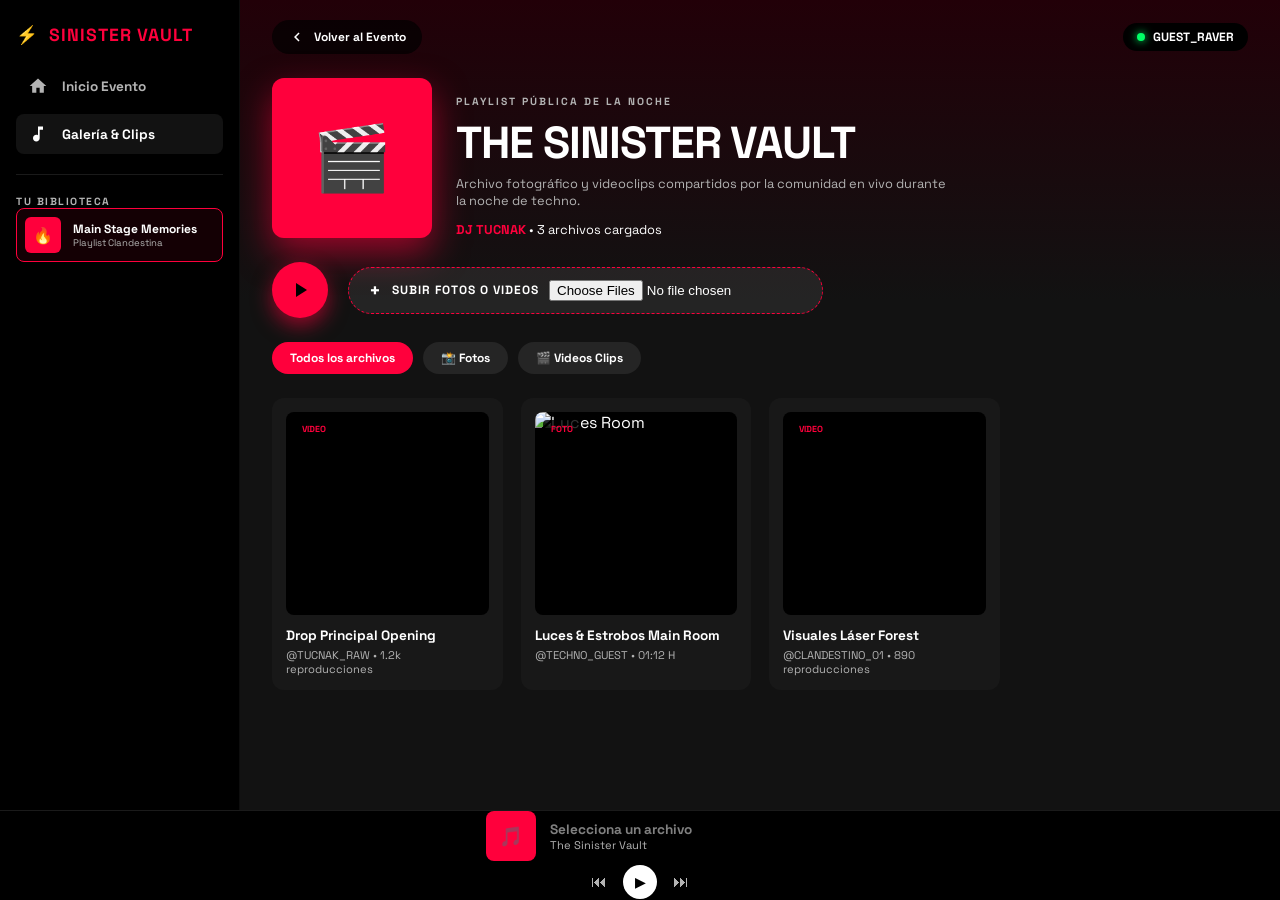
==== commit 170220a2: "Add event parameter to filterMedia function" ====
--- a/galeria.html
+++ b/galeria.html
@@ -111,9 +111,9 @@
 
       <!-- Filtros -->
       <div class="filter-pills">
-        <button class="pill active" onclick="filterMedia('all')">Todos los archivos</button>
-        <button class="pill" onclick="filterMedia('image')">📸 Fotos</button>
-        <button class="pill" onclick="filterMedia('video')">🎬 Videos Clips</button>
+        <button class="pill active" onclick="filterMedia('all', event)">Todos los archivos</button>
+        <button class="pill" onclick="filterMedia('image', event)">📸 Fotos</button>
+        <button class="pill" onclick="filterMedia('video', event)">🎬 Videos Clips</button>
       </div>
 
       <!-- Grid Multimedia estilo Tarjetas Spotify -->
@@ -204,6 +204,13 @@
     let currentActiveCard = null;
 
     document.getElementById('header-user-name').innerText = userAlias.toUpperCase();
+
+    function showToast(message) {
+      const toast = document.getElementById('toast');
+      toast.innerText = message;
+      toast.className = "toast show";
+      setTimeout(() => { toast.className = toast.className.replace("show", ""); }, 3000);
+    }
 
     // Gestión de Archivos (Fotos y Videos)
     function handleFiles(files) {
@@ -322,7 +329,7 @@
       }
     }
 
-    function filterMedia(type) {
+    function filterMedia(type, event) {
       document.querySelectorAll('.filter-pills .pill').forEach(btn => btn.classList.remove('active'));
       event.target.classList.add('active');
 
@@ -348,6 +355,14 @@
         playBtn.click();
       }
     }
+
+    function prevMedia() {
+      showToast('Archivo anterior');
+    }
+
+    function nextMedia() {
+      showToast('Siguiente archivo');
+    }
   </script>
 </body>
 </html>
--- a/styles.css
+++ b/styles.css
@@ -162,7 +162,6 @@
 
 @keyframes equalizer { 0% { transform: scaleY(0.15); } 100% { transform: scaleY(1); } }
 
-/* LINEUP - TUCNAK */
 .lineup-section {
   background: rgba(0, 0, 0, 0.4);
   border: 1px solid rgba(255, 255, 255, 0.08);
@@ -190,9 +189,7 @@
   transition: transform 0.3s ease;
 }
 
-.dj-card.headliner:hover {
-  transform: scale(1.02);
-}
+.dj-card.headliner:hover { transform: scale(1.02); }
 
 .dj-tag {
   font-size: 0.55rem;
@@ -287,36 +284,16 @@
 #location-title { font-size: 0.7rem; font-weight: 700; color: var(--accent); }
 #location-details { font-size: 0.65rem; color: var(--text-muted); margin-top: 4px; }
 .map-button { display: inline-block; margin-top: 8px; background: #fff; color: #000; padding: 6px 12px; border-radius: 6px; font-size: 0.65rem; font-weight: 700; text-decoration: none; }
-.map-button.hidden { display: none; }
-
-/* Botón Navegación a la Galería */
+
 .gallery-nav-btn {
-  display: flex;
-  align-items: center;
-  justify-content: center;
-  gap: 8px;
-  width: 100%;
-  background: rgba(255, 0, 60, 0.12);
-  border: 1px solid var(--accent);
-  color: #fff;
-  text-decoration: none;
-  font-family: var(--font);
-  font-size: 0.75rem;
-  font-weight: 700;
-  letter-spacing: 2px;
-  padding: 12px;
-  border-radius: 12px;
-  margin-bottom: 15px;
-  text-transform: uppercase;
-  box-shadow: 0 0 15px rgba(255, 0, 60, 0.2);
-  transition: all 0.3s ease;
-}
-
-.gallery-nav-btn:hover {
-  background: var(--accent);
-  box-shadow: 0 0 25px var(--accent-glow);
-  transform: translateY(-2px);
-}
+  display: flex; align-items: center; justify-content: center; gap: 8px; width: 100%;
+  background: rgba(255, 0, 60, 0.12); border: 1px solid var(--accent); color: #fff;
+  text-decoration: none; font-family: var(--font); font-size: 0.75rem; font-weight: 700;
+  letter-spacing: 2px; padding: 12px; border-radius: 12px; margin-bottom: 15px;
+  text-transform: uppercase; box-shadow: 0 0 15px rgba(255, 0, 60, 0.2); transition: all 0.3s ease;
+}
+
+.gallery-nav-btn:hover { background: var(--accent); box-shadow: 0 0 25px var(--accent-glow); transform: translateY(-2px); }
 
 .action-dual-btn { display: flex; gap: 8px; margin-bottom: 15px; }
 .rsvp-btn, .ticket-btn {
@@ -334,7 +311,6 @@
 
 footer { font-size: 0.6rem; color: var(--text-muted); display: flex; flex-direction: column; gap: 4px; }
 
-/* Modal Ticket */
 .modal { display: none; position: fixed; z-index: 200; left: 0; top: 0; width: 100%; height: 100%; background: rgba(0,0,0,0.85); backdrop-filter: blur(10px); justify-content: center; align-items: center; }
 .modal-content { background: #0a0a0c; border: 1px solid var(--accent); border-radius: 20px; padding: 25px; width: 85%; max-width: 320px; text-align: center; position: relative; box-shadow: 0 0 30px var(--accent-glow); }
 .close-modal { position: absolute; right: 15px; top: 10px; font-size: 1.5rem; color: #fff; cursor: pointer; }
@@ -349,165 +325,137 @@
 .toast { position: fixed; bottom: 20px; left: 50%; transform: translateX(-50%) translateY(100px); background: var(--accent); color: #fff; padding: 10px 20px; border-radius: 20px; font-size: 0.75rem; font-weight: 700; opacity: 0; transition: all 0.3s; z-index: 300; }
 .toast.show { transform: translateX(-50%) translateY(0); opacity: 1; }
 
-/* Estilos de Galería & Lightbox */
-.gallery-container {
-  max-width: 800px;
-  width: 100%;
-}
-
-.gallery-header {
-  display: flex;
-  justify-content: space-between;
-  align-items: center;
-  margin-bottom: 20px;
-}
-
-.back-btn {
-  color: var(--text-muted);
-  text-decoration: none;
-  font-size: 0.7rem;
-  letter-spacing: 1px;
-  font-weight: 700;
-  border: 1px solid var(--glass-border);
-  padding: 6px 14px;
-  border-radius: 20px;
-  transition: 0.3s;
-}
-.back-btn:hover {
-  color: #fff;
-  border-color: var(--accent);
-  background: rgba(255, 0, 60, 0.15);
-}
-
-.upload-dropzone {
-  background: rgba(0, 0, 0, 0.4);
-  border: 2px dashed rgba(255, 0, 60, 0.4);
-  border-radius: 16px;
-  padding: 24px;
-  text-align: center;
-  margin-bottom: 25px;
-  cursor: pointer;
-  transition: all 0.3s ease;
-}
-
-.upload-dropzone:hover, .upload-dropzone.dragover {
-  border-color: var(--accent);
-  background: rgba(255, 0, 60, 0.08);
-  box-shadow: 0 0 20px var(--accent-glow);
-}
-
-.upload-icon {
-  font-size: 2rem;
-  margin-bottom: 8px;
-  display: block;
-}
-
-.upload-text {
-  font-size: 0.75rem;
-  color: #fff;
-  font-weight: 700;
-  letter-spacing: 1px;
-}
-
-.upload-subtext {
-  font-size: 0.6rem;
-  color: var(--text-muted);
-  margin-top: 4px;
-}
-
-#file-input { display: none; }
-
-.gallery-grid {
-  display: grid;
-  grid-template-columns: repeat(auto-fill, minmax(160px, 1fr));
-  gap: 12px;
-}
-
-.gallery-item {
-  position: relative;
-  border-radius: 12px;
-  overflow: hidden;
-  aspect-ratio: 1 / 1;
-  border: 1px solid var(--glass-border);
-  background: rgba(0, 0, 0, 0.6);
-  cursor: pointer;
-  transition: all 0.4s cubic-bezier(0.165, 0.84, 0.44, 1);
-}
-
-.gallery-item img {
-  width: 100%;
-  height: 100%;
-  object-fit: cover;
-  filter: grayscale(40%) contrast(110%);
-  transition: all 0.4s ease;
-}
-
-.gallery-item:hover {
-  transform: scale(1.03) translateY(-4px);
-  border-color: var(--accent);
-  box-shadow: 0 8px 25px var(--accent-glow);
-  z-index: 5;
-}
-
-.gallery-item:hover img {
-  filter: grayscale(0%) contrast(100%);
-}
-
-.gallery-overlay {
-  position: absolute;
-  inset: 0;
-  background: linear-gradient(to top, rgba(0,0,0,0.85) 0%, transparent 60%);
-  opacity: 0;
-  display: flex;
-  flex-direction: column;
-  justify-content: flex-end;
-  padding: 10px;
-  transition: opacity 0.3s ease;
-}
-
-.gallery-item:hover .gallery-overlay {
-  opacity: 1;
-}
-
-.uploader-tag {
-  font-size: 0.6rem;
-  font-weight: 700;
-  color: #fff;
-  letter-spacing: 1px;
-}
-
-.upload-time {
-  font-size: 0.5rem;
-  color: var(--text-muted);
-}
-
-.lightbox {
-  display: none;
-  position: fixed;
-  inset: 0;
-  background: rgba(2, 2, 3, 0.95);
-  backdrop-filter: blur(15px);
-  z-index: 500;
-  justify-content: center;
-  align-items: center;
-  padding: 20px;
-}
-
-.lightbox-content {
-  max-width: 90vw;
-  max-height: 85vh;
-  border-radius: 16px;
-  border: 1px solid var(--accent);
-  box-shadow: 0 0 40px var(--accent-glow);
-  object-fit: contain;
-}
-
-.lightbox-close {
-  position: absolute;
-  top: 20px;
-  right: 25px;
-  color: #fff;
-  font-size: 2rem;
-  cursor: pointer;
-  z-index: 510;
-}
+/* ===================================================
+   SPOTIFY SYSTEM & INSTAGRAM INTERACTIONS
+   =================================================== */
+
+body.spotify-theme {
+  background-color: #000000; color: #ffffff; min-height: 100vh; margin: 0; padding: 0; overflow-x: hidden; display: block;
+}
+
+.spotify-app-layout {
+  display: flex; height: calc(100vh - 90px); width: 100vw; background: #000; position: relative; z-index: 10;
+}
+
+.spotify-sidebar {
+  width: 240px; background: #000000; padding: 24px 16px; display: flex; flex-direction: column; gap: 20px; border-right: 1px solid rgba(255,255,255,0.05);
+}
+
+.sidebar-logo { display: flex; align-items: center; gap: 10px; font-weight: 900; font-size: 1.1rem; color: var(--accent); letter-spacing: 1px; }
+.sidebar-nav { display: flex; flex-direction: column; gap: 8px; }
+.nav-item { display: flex; align-items: center; gap: 14px; color: #b3b3b3; text-decoration: none; font-size: 0.85rem; font-weight: 700; padding: 10px 12px; border-radius: 8px; transition: 0.2s; }
+.nav-item:hover, .nav-item.active { color: #fff; background: #121212; }
+.sidebar-divider { height: 1px; background: rgba(255,255,255,0.1); }
+.library-title { font-size: 0.65rem; font-weight: 800; color: #b3b3b3; letter-spacing: 1.5px; }
+.playlist-item { display: flex; align-items: center; gap: 12px; padding: 8px; border-radius: 8px; cursor: pointer; background: rgba(255,0,60,0.08); border: 1px solid var(--accent); }
+.playlist-thumb { width: 36px; height: 36px; background: var(--accent); border-radius: 6px; display: flex; justify-content: center; align-items: center; }
+.p-name { font-size: 0.75rem; font-weight: bold; }
+.p-sub { font-size: 0.6rem; color: #b3b3b3; }
+
+.spotify-main-content {
+  flex: 1; background: linear-gradient(180deg, #220008 0%, #121212 300px); overflow-y: auto; padding: 20px 32px 100px 32px;
+}
+
+.spotify-topbar { display: flex; justify-content: space-between; align-items: center; margin-bottom: 24px; }
+.spotify-back-btn { display: inline-flex; align-items: center; gap: 8px; background: rgba(0,0,0,0.7); color: #fff; text-decoration: none; padding: 8px 16px; border-radius: 20px; font-size: 0.75rem; font-weight: bold; transition: 0.2s; }
+.spotify-back-btn:hover { background: #000; transform: scale(1.03); }
+.spotify-user-pill { display: flex; align-items: center; gap: 8px; background: #000000; padding: 6px 14px; border-radius: 20px; font-size: 0.75rem; font-weight: bold; }
+.user-badge-dot { width: 8px; height: 8px; background: #00ff66; border-radius: 50%; box-shadow: 0 0 8px #00ff66; }
+
+.playlist-hero { display: flex; align-items: flex-end; gap: 24px; margin-bottom: 24px; }
+.hero-cover { width: 160px; height: 160px; background: var(--accent); border-radius: 12px; display: flex; justify-content: center; align-items: center; box-shadow: 0 15px 35px var(--accent-glow); }
+.hero-icon { font-size: 4rem; }
+.badge-public { font-size: 0.65rem; font-weight: 800; color: #b3b3b3; letter-spacing: 2px; }
+.hero-title { font-size: 2.8rem; font-weight: 900; letter-spacing: -1px; margin: 4px 0; }
+.hero-description { font-size: 0.8rem; color: #b3b3b3; max-width: 500px; margin-bottom: 12px; }
+.hero-meta { font-size: 0.8rem; }
+.author-bold { font-weight: bold; color: var(--accent); }
+
+.playlist-actions { display: flex; align-items: center; gap: 20px; margin-bottom: 24px; }
+.big-play-btn { width: 56px; height: 56px; background: var(--accent); border: none; border-radius: 50%; display: flex; justify-content: center; align-items: center; cursor: pointer; box-shadow: 0 8px 20px var(--accent-glow); transition: transform 0.2s; }
+.big-play-btn:hover { transform: scale(1.06); }
+.upload-trigger-btn { display: flex; align-items: center; gap: 10px; background: rgba(255, 255, 255, 0.08); border: 1px dashed var(--accent); padding: 10px 20px; border-radius: 25px; cursor: pointer; font-size: 0.75rem; font-weight: bold; letter-spacing: 1px; transition: 0.2s; }
+.upload-trigger-btn:hover { background: var(--accent); border-color: var(--accent); }
+.plus-icon { font-size: 1.2rem; font-weight: bold; }
+
+.filter-pills { display: flex; gap: 10px; margin-bottom: 24px; }
+.pill { background: rgba(255, 255, 255, 0.08); border: none; color: #fff; padding: 8px 18px; border-radius: 20px; font-size: 0.75rem; font-weight: bold; cursor: pointer; font-family: var(--font); transition: 0.2s; }
+.pill.active, .pill:hover { background: var(--accent); }
+
+.spotify-cards-grid { display: grid; grid-template-columns: repeat(auto-fill, minmax(190px, 1fr)); gap: 18px; }
+.spotify-card { background: #181818; padding: 14px; border-radius: 12px; display: flex; flex-direction: column; cursor: pointer; transition: background 0.3s ease; }
+.spotify-card:hover { background: #282828; }
+.spotify-card.playing { border: 1px solid var(--accent); box-shadow: 0 0 20px var(--accent-glow); }
+
+.card-cover { width: 100%; aspect-ratio: 1 / 1; border-radius: 8px; overflow: hidden; position: relative; background: #000; }
+.card-cover img, .card-cover video { width: 100%; height: 100%; object-fit: cover; }
+.media-type-badge { position: absolute; top: 8px; left: 8px; background: rgba(0,0,0,0.8); color: var(--accent); font-size: 0.55rem; font-weight: bold; padding: 3px 8px; border-radius: 4px; }
+
+.card-equalizer-bars { position: absolute; bottom: 12px; left: 12px; display: flex; align-items: flex-end; gap: 3px; height: 16px; opacity: 0; transition: opacity 0.3s ease; z-index: 4; }
+.card-equalizer-bars span { width: 3px; height: 100%; background: var(--accent); border-radius: 2px; transform-origin: bottom; animation: mini-eq 0.8s infinite ease-in-out alternate; }
+.card-equalizer-bars span:nth-child(2) { animation-delay: 0.2s; }
+.card-equalizer-bars span:nth-child(3) { animation-delay: 0.4s; }
+@keyframes mini-eq { 0% { transform: scaleY(0.2); } 100% { transform: scaleY(1); } }
+.spotify-card.playing .card-equalizer-bars { opacity: 1; }
+
+.card-play-button { position: absolute; bottom: 10px; right: 10px; width: 44px; height: 44px; background: var(--accent); border: none; border-radius: 50%; display: flex; justify-content: center; align-items: center; opacity: 0; transform: translateY(10px); transition: all 0.3s cubic-bezier(0.175, 0.885, 0.32, 1.275); box-shadow: 0 8px 16px rgba(0,0,0,0.6); cursor: pointer; }
+.spotify-card:hover .card-play-button { opacity: 1; transform: translateY(0); }
+
+.card-body { margin-top: 12px; }
+.card-title { font-size: 0.85rem; font-weight: bold; color: #fff; overflow: hidden; text-overflow: ellipsis; white-space: nowrap; }
+.card-sub { font-size: 0.7rem; color: #b3b3b3; margin-top: 4px; }
+
+/* INSTAGRAM ACTIONS & COMMENTS */
+.card-actions-bar { display: flex; align-items: center; justify-content: space-between; padding: 8px 0 4px 0; border-top: 1px solid rgba(255, 255, 255, 0.06); margin-top: 8px; }
+.like-btn, .comment-toggle-btn { background: none; border: none; color: #b3b3b3; font-family: var(--font); font-size: 0.72rem; font-weight: 700; display: flex; align-items: center; gap: 5px; cursor: pointer; transition: all 0.2s ease; padding: 4px 8px; border-radius: 12px; }
+.like-btn:hover, .comment-toggle-btn:hover { color: #fff; background: rgba(255, 255, 255, 0.08); }
+.like-btn .heart-icon { font-size: 1rem; transition: transform 0.2s cubic-bezier(0.175, 0.885, 0.32, 1.275); }
+.like-btn.liked { color: var(--accent); }
+.like-btn.liked .heart-icon { animation: heart-pop 0.3s ease-out; }
+@keyframes heart-pop { 0% { transform: scale(1); } 50% { transform: scale(1.4); } 100% { transform: scale(1); } }
+
+.media-modal { display: none; position: fixed; inset: 0; background: rgba(0, 0, 0, 0.92); backdrop-filter: blur(15px); z-index: 600; justify-content: center; align-items: center; padding: 20px; }
+.media-modal-container { background: #181818; border-radius: 16px; border: 1px solid var(--accent); max-width: 700px; width: 100%; overflow: hidden; box-shadow: 0 0 30px var(--accent-glow); position: relative; }
+.lightbox-close { position: absolute; top: 12px; right: 16px; font-size: 1.8rem; color: #fff; cursor: pointer; z-index: 700; transition: color 0.2s; }
+.lightbox-close:hover { color: var(--accent); }
+
+.modal-media-content { width: 100%; max-height: 55vh; object-fit: contain; background: #000; display: block; }
+.modal-info-bar { padding: 16px 20px; background: #181818; display: flex; justify-content: space-between; align-items: center; }
+.track-name { font-size: 1rem; font-weight: bold; color: #fff; }
+.track-artist { font-size: 0.75rem; color: var(--accent); margin-top: 2px; }
+.modal-actions-wrapper { display: flex; align-items: center; gap: 12px; }
+
+.modal-comments-section { padding: 16px 20px; background: #121212; border-top: 1px solid rgba(255, 255, 255, 0.08); max-height: 200px; display: flex; flex-direction: column; }
+.comments-list { flex: 1; overflow-y: auto; display: flex; flex-direction: column; gap: 8px; margin-bottom: 12px; padding-right: 6px; max-height: 120px; }
+.comment-item { font-size: 0.72rem; line-height: 1.3; color: #e0e0e0; background: rgba(255, 255, 255, 0.03); padding: 6px 10px; border-radius: 8px; word-break: break-word; }
+.comment-user { font-weight: 700; color: var(--accent); margin-right: 6px; }
+.comment-input-box { display: flex; gap: 8px; }
+.comment-input { flex: 1; background: rgba(255, 255, 255, 0.08); border: 1px solid var(--glass-border); border-radius: 20px; padding: 8px 14px; color: #fff; font-family: var(--font); font-size: 0.75rem; outline: none; }
+.comment-input:focus { border-color: var(--accent); }
+.comment-send-btn { background: var(--accent); color: #fff; border: none; padding: 8px 14px; border-radius: 20px; font-family: var(--font); font-weight: 700; font-size: 0.7rem; cursor: pointer; transition: 0.2s; }
+.comment-send-btn:hover { filter: brightness(1.2); }
+
+.spotify-bottom-player { position: fixed; bottom: 0; left: 0; width: 100vw; height: 90px; background: #000000; border-top: 1px solid rgba(255, 255, 255, 0.1); display: flex; justify-content: space-between; align-items: center; padding: 0 24px; z-index: 500; }
+.player-left { display: flex; align-items: center; gap: 14px; width: 25%; }
+.player-thumb { width: 50px; height: 50px; background: var(--accent); border-radius: 8px; display: flex; justify-content: center; align-items: center; font-size: 1.2rem; }
+.player-track-title { font-size: 0.85rem; font-weight: bold; }
+.player-track-artist { font-size: 0.7rem; color: #b3b3b3; }
+.player-center { display: flex; flex-direction: column; align-items: center; gap: 6px; width: 40%; }
+.player-controls { display: flex; align-items: center; gap: 16px; }
+.ctrl-btn { background: none; border: none; color: #b3b3b3; font-size: 1rem; cursor: pointer; }
+.ctrl-btn:hover { color: #fff; }
+.ctrl-btn.main-play { width: 34px; height: 34px; background: #fff; color: #000; border-radius: 50%; display: flex; justify-content: center; align-items: center; font-size: 0.8rem; font-weight: bold; }
+.progress-bar-wrapper { display: flex; align-items: center; gap: 10px; width: 100%; }
+.time-text { font-size: 0.65rem; color: #b3b3b3; }
+.progress-bar { flex: 1; height: 4px; background: #4d4d4d; border-radius: 2px; overflow: hidden; cursor: pointer; }
+.progress-fill { width: 0%; height: 100%; background: var(--accent); }
+.player-right { display: flex; align-items: center; gap: 10px; width: 20%; justify-content: flex-end; }
+.volume-bar { width: 80px; height: 4px; background: #4d4d4d; border-radius: 2px; }
+.volume-fill { width: 70%; height: 100%; background: #fff; }
+
+@media (max-width: 768px) {
+  .spotify-sidebar { display: none; }
+  .playlist-hero { flex-direction: column; align-items: flex-start; }
+  .hero-cover { width: 120px; height: 120px; }
+  .hero-title { font-size: 2rem; }
+}
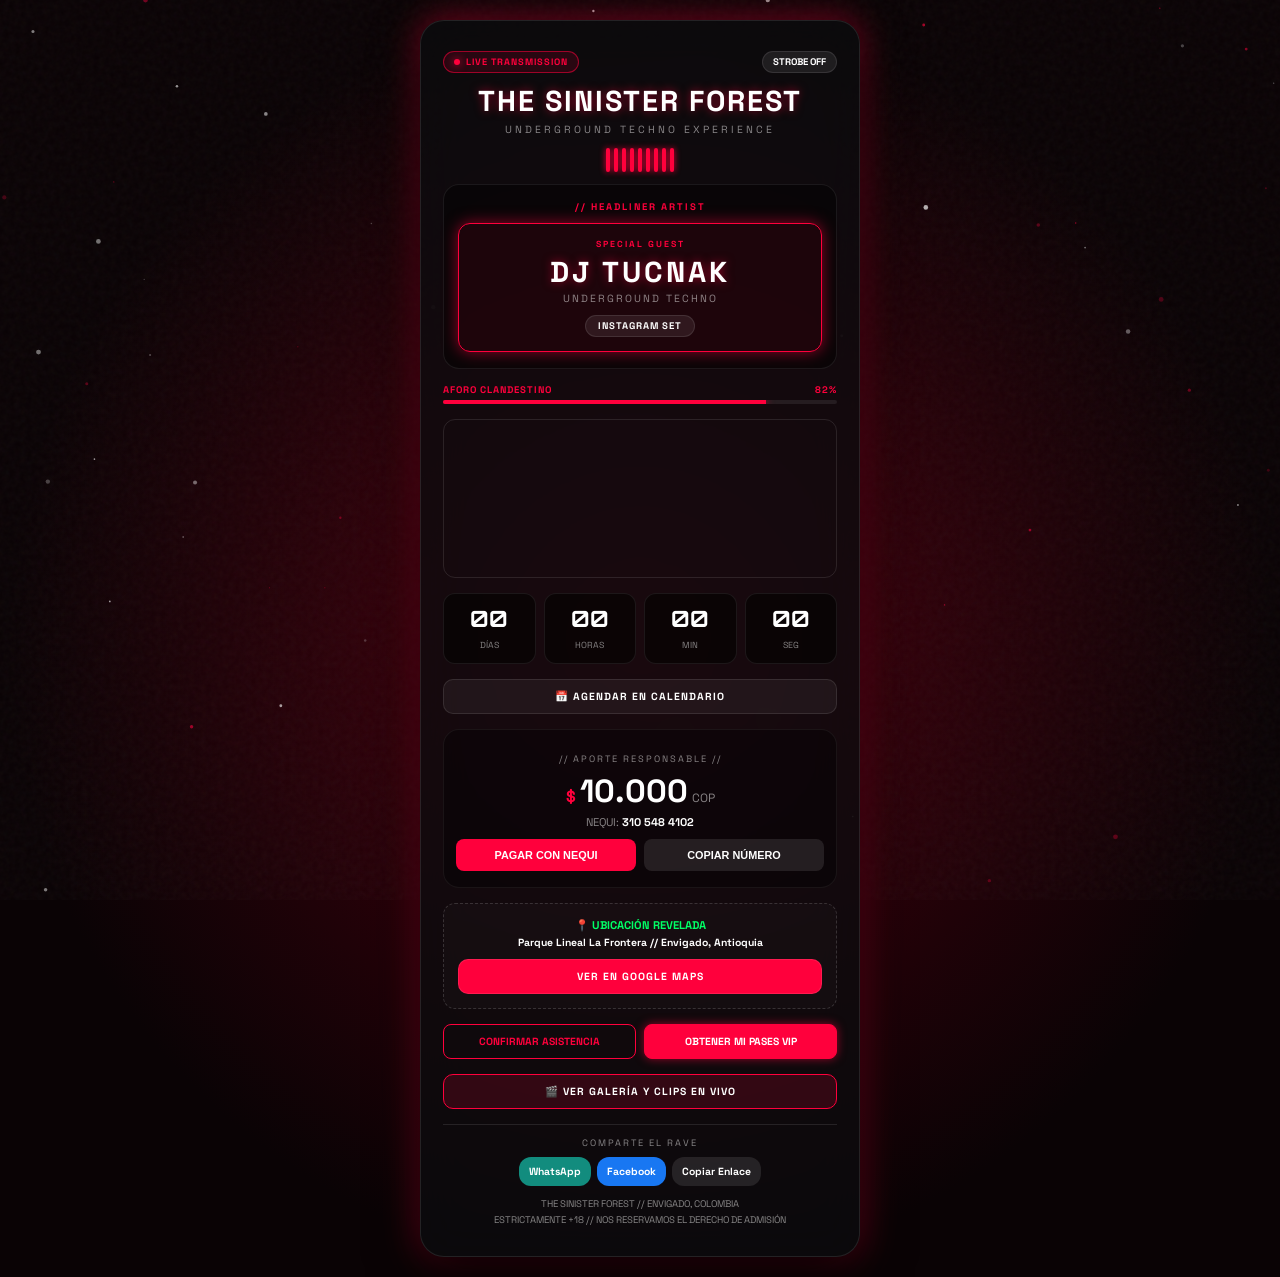
==== commit d14d7e11: "Update fmt.Println message from 'Hello' to 'Goodbye'" ====
--- a/galeria.html
+++ b/galeria.html
@@ -3,365 +3,1304 @@
 <head>
   <meta charset="UTF-8" />
   <meta name="viewport" content="width=device-width, initial-scale=1.0" />
-  <title>The Sinister Forest // Spotify Vault</title>
-  
+  <title>The Sinister Forest // Underground Techno Experience</title>
   <link rel="preconnect" href="https://fonts.googleapis.com">
   <link rel="preconnect" href="https://fonts.gstatic.com" crossorigin>
-  <link href="https://fonts.googleapis.com/css2?family=Space+Grotesk:wght@300;500;700;900&display=swap" rel="stylesheet">
-  
-  <link rel="stylesheet" href="styles.css" />
+  <link href="https://fonts.googleapis.com/css2?family=Orbitron:wght@600;800;900&family=Rajdhani:wght@600;700&family=Space+Grotesk:wght@400;600;700&family=UnifrakturMaguntina&display=swap" rel="stylesheet">
+  <script src="https://cdnjs.cloudflare.com/ajax/libs/html2canvas/1.4.1/html2canvas.min.js"></script>
+  <style>
+    :root {
+      --bg: #020203;
+      --bg-dark: #050203;
+      --card-bg: rgba(12, 12, 15, 0.78);
+      --glass-border: rgba(255, 255, 255, 0.1);
+      --accent: #ff003c;
+      --accent-glow: rgba(255, 0, 60, 0.55);
+      --text: #ffffff;
+      --text-muted: rgba(255, 255, 255, 0.5);
+      --font: 'Space Grotesk', sans-serif;
+      --font-techno: 'Orbitron', sans-serif;
+      --font-ui: 'Rajdhani', sans-serif;
+      --gold-light: #fff3a8;
+      --gold-mid: #d4af37;
+      --gold-gradient: linear-gradient(135deg, #bf953f 0%, #fcf6ba 25%, #b38728 50%, #fbf5b7 75%, #aa771c 100%);
+    }
+
+    * { box-sizing: border-box; margin: 0; padding: 0; user-select: none; -webkit-user-select: none; }
+
+    body {
+      background-color: var(--bg);
+      background-image: 
+        radial-gradient(circle at 50% 50%, #4a000e 0%, #0a0305 70%),
+        radial-gradient(circle at 20% 20%, rgba(255, 215, 0, 0.08) 0%, transparent 40%),
+        radial-gradient(circle at 80% 80%, rgba(255, 0, 60, 0.15) 0%, transparent 40%);
+      font-family: var(--font);
+      color: var(--text);
+      min-height: 100vh;
+      display: flex;
+      justify-content: center;
+      align-items: center;
+      padding: 20px;
+      overflow-x: hidden;
+      position: relative;
+    }
+
+    #particle-canvas {
+      position: fixed;
+      top: 0; left: 0;
+      width: 100vw; height: 100vh;
+      z-index: 1;
+      pointer-events: none;
+    }
+
+    #flash-overlay {
+      position: fixed;
+      top: 0; left: 0; width: 100vw; height: 100vh;
+      background: radial-gradient(circle, rgba(255, 255, 255, 0.9) 0%, rgba(255, 0, 60, 0.5) 50%, transparent 100%);
+      pointer-events: none;
+      z-index: 99;
+      opacity: 0;
+      transition: opacity 0.12s ease-out;
+    }
+
+    .grain {
+      position: fixed;
+      top: 0; left: 0; width: 100%; height: 100%;
+      pointer-events: none;
+      z-index: 2;
+      opacity: 0.04;
+      background-image: url('data:image/svg+xml;utf8,<svg viewBox="0 0 200 200" xmlns="http://www.w3.org/2000/svg"><filter id="n"><feTurbulence type="fractalNoise" baseFrequency="0.8" numOctaves="3" stitchTiles="stitch"/></filter><rect width="100%" height="100%" filter="url(%23n)"/></svg>');
+    }
+
+    .container {
+      background: var(--card-bg);
+      backdrop-filter: blur(22px);
+      -webkit-backdrop-filter: blur(22px);
+      border: 1px solid var(--glass-border);
+      box-shadow: 0 20px 50px rgba(0, 0, 0, 0.9), 0 0 35px var(--accent-glow);
+      border-radius: 24px;
+      width: 100%;
+      max-width: 440px;
+      padding: 30px 22px;
+      text-align: center;
+      position: relative;
+      z-index: 10;
+    }
+
+    body.strobe-active {
+      animation: strobe-flash 0.15s infinite alternate;
+    }
+
+    @keyframes strobe-flash {
+      0% { background-color: #020203; }
+      100% { background-color: #220008; }
+    }
+
+    .header-top {
+      display: flex;
+      justify-content: space-between;
+      align-items: center;
+      margin-bottom: 10px;
+    }
+
+    .status-tag {
+      display: inline-flex;
+      align-items: center;
+      gap: 6px;
+      font-size: 0.58rem;
+      letter-spacing: 1px;
+      color: var(--accent);
+      background: rgba(255, 0, 60, 0.12);
+      padding: 4px 10px;
+      border-radius: 20px;
+      border: 1px solid var(--accent-glow);
+      font-weight: 700;
+    }
+
+    .blink-dot {
+      width: 6px; height: 6px;
+      background-color: var(--accent);
+      border-radius: 50%;
+      box-shadow: 0 0 8px var(--accent);
+      animation: blink 0.8s infinite alternate;
+    }
+
+    @keyframes blink { from { opacity: 0.2; } to { opacity: 1; } }
+
+    .strobe-btn {
+      background: rgba(255,255,255,0.08);
+      border: 1px solid var(--glass-border);
+      color: #fff;
+      font-family: var(--font);
+      font-size: 0.6rem;
+      font-weight: 700;
+      padding: 4px 10px;
+      border-radius: 12px;
+      cursor: pointer;
+      transition: 0.3s;
+    }
+
+    .strobe-btn:hover, .strobe-btn.active {
+      background: var(--accent);
+      box-shadow: 0 0 10px var(--accent-glow);
+      border-color: #ff003c;
+    }
+
+    h1.glitch {
+      font-weight: 900;
+      font-size: 1.8rem;
+      letter-spacing: 2px;
+      text-transform: uppercase;
+      position: relative;
+      color: #fff;
+      text-shadow: 0 0 10px var(--accent-glow);
+    }
+
+    .subtitle { font-size: 0.65rem; letter-spacing: 3px; color: var(--text-muted); margin-top: 4px; }
+
+    .audio-visualizer {
+      display: flex; justify-content: center; align-items: flex-end; gap: 4px; height: 24px; margin: 12px 0;
+    }
+
+    .audio-visualizer span {
+      width: 4px; height: 100%; background: var(--accent); border-radius: 3px;
+      transform-origin: bottom; animation: equalizer 1s infinite ease-in-out alternate;
+      box-shadow: 0 0 6px var(--accent);
+    }
+
+    .audio-visualizer span:nth-child(1) { animation-delay: 0.1s; }
+    .audio-visualizer span:nth-child(2) { animation-delay: 0.4s; }
+    .audio-visualizer span:nth-child(3) { animation-delay: 0.2s; }
+    .audio-visualizer span:nth-child(4) { animation-delay: 0.6s; }
+    .audio-visualizer span:nth-child(5) { animation-delay: 0.3s; }
+    .audio-visualizer span:nth-child(6) { animation-delay: 0.5s; }
+    .audio-visualizer span:nth-child(7) { animation-delay: 0.2s; }
+    .audio-visualizer span:nth-child(8) { animation-delay: 0.7s; }
+    .audio-visualizer span:nth-child(9) { animation-delay: 0.3s; }
+
+    @keyframes equalizer { 0% { transform: scaleY(0.15); } 100% { transform: scaleY(1); } }
+
+    .lineup-section {
+      background: rgba(0, 0, 0, 0.4);
+      border: 1px solid rgba(255, 255, 255, 0.08);
+      border-radius: 16px;
+      padding: 16px 14px;
+      margin-bottom: 15px;
+    }
+
+    .lineup-title {
+      font-size: 0.6rem;
+      letter-spacing: 2px;
+      color: var(--accent);
+      font-weight: 700;
+      margin-bottom: 10px;
+      text-transform: uppercase;
+    }
+
+    .dj-card.headliner {
+      background: rgba(255, 0, 60, 0.08);
+      border: 1px solid var(--accent);
+      border-radius: 12px;
+      padding: 14px 16px;
+      text-align: center;
+      box-shadow: 0 0 15px var(--accent-glow);
+      transition: transform 0.3s ease;
+    }
+
+    .dj-card.headliner:hover { transform: scale(1.02); }
+
+    .dj-tag {
+      font-size: 0.55rem;
+      letter-spacing: 2px;
+      color: var(--accent);
+      font-weight: 700;
+      display: block;
+      margin-bottom: 4px;
+    }
+
+    .dj-name {
+      font-size: 1.8rem;
+      font-weight: 900;
+      letter-spacing: 3px;
+      color: #fff;
+      text-transform: uppercase;
+      text-shadow: 0 0 10px var(--accent-glow);
+    }
+
+    .dj-genre {
+      font-size: 0.65rem;
+      color: var(--text-muted);
+      letter-spacing: 2px;
+      margin-top: 2px;
+    }
+
+    .dj-socials {
+      display: flex;
+      justify-content: center;
+      align-items: center;
+      margin-top: 10px;
+      font-size: 0.6rem;
+    }
+
+    .dj-link {
+      color: #fff;
+      text-decoration: none;
+      font-weight: 700;
+      letter-spacing: 1px;
+      background: rgba(255, 255, 255, 0.08);
+      border: 1px solid var(--glass-border);
+      padding: 4px 12px;
+      border-radius: 20px;
+      transition: all 0.2s;
+    }
+
+    .dj-link:hover {
+      color: var(--accent);
+      border-color: var(--accent);
+      background: rgba(255, 0, 60, 0.12);
+    }
+
+    .capacity-bar { margin-bottom: 15px; }
+    .capacity-text { font-size: 0.6rem; letter-spacing: 1px; color: var(--accent); font-weight: 700; margin-bottom: 4px; display: flex; justify-content: space-between; }
+    .progress-bg { background: rgba(255,255,255,0.08); height: 4px; border-radius: 4px; overflow: hidden; }
+    .progress-fill { background: var(--accent); height: 100%; box-shadow: 0 0 8px var(--accent); transition: width 0.4s ease; }
+
+    .spotify-embed-container { margin-bottom: 15px; border-radius: 12px; overflow: hidden; border: 1px solid var(--glass-border); }
+
+    .countdown-grid { display: grid; grid-template-columns: repeat(4, 1fr); gap: 8px; margin-bottom: 15px; }
+    .time-box { background: rgba(0, 0, 0, 0.55); border: 1px solid rgba(255, 255, 255, 0.08); padding: 10px 2px; border-radius: 12px; }
+    .time-number { display: block; font-size: 1.4rem; font-weight: 700; color: #fff; font-family: var(--font-techno); }
+    .time-label { font-size: 0.55rem; color: var(--text-muted); text-transform: uppercase; }
+
+    .calendar-btn {
+      display: block; background: rgba(255, 255, 255, 0.05); border: 1px solid var(--glass-border);
+      color: #fff; text-decoration: none; font-size: 0.65rem; font-weight: 700; letter-spacing: 1px;
+      padding: 10px; border-radius: 10px; margin-bottom: 15px; transition: 0.3s; cursor: pointer;
+    }
+    .calendar-btn:hover { background: rgba(255, 255, 255, 0.15); }
+
+    .contribution-section {
+      background: rgba(0, 0, 0, 0.35); border: 1px solid rgba(255, 255, 255, 0.06);
+      border-radius: 16px; padding: 16px 12px; margin-bottom: 15px;
+    }
+    .contribution-badge { font-size: 0.58rem; letter-spacing: 2px; color: var(--text-muted); }
+    .amount-container { display: flex; justify-content: center; align-items: baseline; gap: 4px; margin: 4px 0; }
+    .currency { font-size: 1rem; color: var(--accent); font-weight: 700; }
+    .amount { font-size: 2rem; font-weight: 900; }
+    .unit { font-size: 0.75rem; color: var(--text-muted); }
+    .nequi-number { font-size: 0.7rem; color: var(--text-muted); margin-bottom: 10px; white-space: nowrap; }
+    .nequi-number span { color: #fff; font-weight: 700; }
+    .btn-group { display: flex; gap: 8px; }
+    .contribution-btn {
+      flex: 1; background: var(--accent); color: #fff; padding: 10px 6px; border-radius: 8px;
+      text-decoration: none; font-weight: 700; font-size: 0.68rem; border: none; cursor: pointer; transition: 0.3s;
+    }
+    .contribution-btn.secondary { background: rgba(255, 255, 255, 0.1); }
+    .contribution-btn:hover { filter: brightness(1.2); }
+
+    .location-box { background: rgba(255, 255, 255, 0.02); border: 1px dashed rgba(255, 255, 255, 0.15); border-radius: 12px; padding: 14px; margin-bottom: 15px; }
+    #location-title { font-size: 0.7rem; font-weight: 700; color: var(--accent); }
+    #location-details { font-size: 0.65rem; color: var(--text-muted); margin-top: 4px; }
+
+    .action-dual-btn { display: flex; gap: 8px; margin-bottom: 15px; }
+    .rsvp-btn, .ticket-btn {
+      flex: 1; background: transparent; border: 1px solid var(--accent); color: var(--accent);
+      padding: 10px 4px; border-radius: 8px; font-family: var(--font); font-weight: 700; font-size: 0.65rem; cursor: pointer; transition: 0.3s;
+    }
+    .rsvp-btn.confirmed { background: var(--accent); color: #fff; }
+    .ticket-btn { background: var(--accent); color: #fff; box-shadow: 0 0 10px var(--accent-glow); }
+
+    .social-share { padding-top: 12px; border-top: 1px solid var(--glass-border); margin-bottom: 12px; }
+    .share-title { font-size: 0.58rem; letter-spacing: 2px; color: var(--text-muted); margin-bottom: 8px; }
+    .social-btns { display: flex; gap: 6px; justify-content: center; }
+    .s-btn { cursor: pointer; padding: 8px 10px; border-radius: 12px; border: none; font-size: 0.65rem; font-weight: 700; font-family: var(--font); color: #fff; }
+    .wa { background: #128C7E; } .fb { background: #1877F2; } .copy { background: rgba(255,255,255,0.1); }
+
+    footer { font-size: 0.6rem; color: var(--text-muted); display: flex; flex-direction: column; gap: 4px; }
+
+    /* Modales y Ticket */
+    .modal { display: none; position: fixed; z-index: 200; left: 0; top: 0; width: 100%; height: 100%; background: rgba(0,0,0,0.85); backdrop-filter: blur(10px); justify-content: center; align-items: center; overflow-y: auto; padding: 20px;}
+    .modal-content { background: #0a0a0c; border: 1px solid var(--accent); border-radius: 20px; padding: 25px; width: 90%; max-width: 620px; text-align: center; position: relative; box-shadow: 0 0 30px var(--accent-glow); }
+    .close-modal { position: absolute; right: 15px; top: 10px; font-size: 1.5rem; color: #fff; cursor: pointer; }
+    .ticket-badge { font-size: 0.55rem; letter-spacing: 2px; color: var(--accent); margin-bottom: 5px; font-weight: 700; }
+    .ticket-instruction { font-size: 0.7rem; color: var(--text-muted); margin: 15px 0 10px 0; }
+    .ticket-input { width: 100%; padding: 10px 14px; background: rgba(255, 255, 255, 0.08); border: 1px solid var(--accent); border-radius: 8px; color: #fff; font-family: var(--font); font-size: 0.8rem; text-align: center; outline: none; margin-bottom: 12px; }
+    .ticket-input:focus { box-shadow: 0 0 10px var(--accent-glow); }
+
+    /* Estilos Tiquete VIP Avanzado */
+    .ticket-wrapper {
+      position: relative;
+      width: 100%;
+      max-width: 580px;
+      perspective: 1200px;
+      filter: drop-shadow(0 0 25px rgba(212, 175, 55, 0.25)) drop-shadow(0 15px 35px rgba(0, 0, 0, 0.9));
+      margin: 15px auto;
+    }
+
+    .flip-card-inner {
+      position: relative;
+      width: 100%;
+      transform-style: preserve-3d;
+      transition: transform 0.8s cubic-bezier(0.175, 0.885, 0.32, 1.275);
+    }
+
+    .ticket-wrapper.flipped .flip-card-inner {
+      transform: rotateY(180deg);
+    }
+
+    .ticket-frame {
+      padding: 2px;
+      background: var(--gold-gradient);
+      border-radius: 16px;
+      position: relative;
+      backface-visibility: hidden;
+      -webkit-backface-visibility: hidden;
+    }
+
+    .ticket-back {
+      position: absolute;
+      top: 0; left: 0; width: 100%; height: 100%;
+      background: linear-gradient(145deg, #0d0003 0%, #1a0006 50%, #050203 100%);
+      border-radius: 16px;
+      padding: 2px;
+      transform: rotateY(180deg);
+      backface-visibility: hidden;
+      -webkit-backface-visibility: hidden;
+      z-index: 5;
+    }
+
+    .ticket-back-content {
+      width: 100%; height: 100%;
+      background: #0d0003;
+      border-radius: 14px;
+      padding: 20px;
+      display: flex;
+      flex-direction: column;
+      justify-content: space-between;
+      box-shadow: inset 0 0 30px rgba(0,0,0,0.9);
+      text-align: left;
+    }
+
+    .back-title {
+      font-family: var(--font-techno);
+      font-size: 0.85rem;
+      letter-spacing: 2px;
+      color: var(--gold-light);
+      text-transform: uppercase;
+      border-bottom: 1px solid rgba(212, 175, 55, 0.4);
+      padding-bottom: 6px;
+      display: flex;
+      justify-content: space-between;
+      align-items: center;
+    }
+
+    .back-rules {
+      list-style: none;
+      font-size: 0.75rem;
+      color: rgba(255, 255, 255, 0.85);
+      margin: 12px 0;
+      display: flex;
+      flex-direction: column;
+      gap: 8px;
+    }
+
+    .back-rules li::before { content: "• "; color: var(--gold-mid); }
+
+    .map-box {
+      border: 1px solid rgba(212, 175, 55, 0.4);
+      border-radius: 6px;
+      background: rgba(255, 0, 60, 0.05);
+      padding: 10px;
+      text-align: center;
+      font-family: var(--font-techno);
+      font-size: 0.65rem;
+      letter-spacing: 1px;
+      color: var(--gold-light);
+    }
+
+    .flip-trigger-btn {
+      position: absolute;
+      top: 10px; right: 10px;
+      z-index: 25;
+      background: rgba(0, 0, 0, 0.7);
+      border: 1px solid var(--gold-mid);
+      color: var(--gold-light);
+      border-radius: 50%;
+      width: 30px; height: 30px;
+      display: flex; align-items: center; justify-content: center;
+      cursor: pointer; font-size: 0.8rem; transition: transform 0.3s;
+    }
+    .flip-trigger-btn:hover { transform: scale(1.1) rotate(180deg); }
+
+    .ticket {
+      position: relative;
+      display: flex;
+      flex-direction: column;
+      background: linear-gradient(145deg, #120004 0%, #2a000a 50%, #0d0003 100%);
+      border-radius: 14px;
+      box-shadow: inset 0 0 35px rgba(0, 0, 0, 0.95);
+      overflow: hidden;
+    }
+
+    .hologram-watermark-pattern {
+      position: absolute;
+      top: -50%; left: -50%; width: 200%; height: 200%;
+      transform: rotate(-25deg);
+      font-family: var(--font-techno);
+      font-size: 0.65rem;
+      font-weight: 800;
+      letter-spacing: 3px;
+      line-height: 1.8;
+      pointer-events: none;
+      z-index: 3;
+      opacity: 0.18;
+      word-break: break-all;
+      background: linear-gradient(var(--holo-angle, 45deg), #ff007f 0%, #7f00ff 33%, #00f3ff 66%, #ff007f 100%);
+      -webkit-background-clip: text;
+      -webkit-text-fill-color: transparent;
+      mix-blend-mode: screen;
+    }
+
+    .ticket::before {
+      content: '';
+      position: absolute;
+      top: 0; left: 0; right: 0; bottom: 0;
+      background-image: radial-gradient(rgba(255, 0, 60, 0.2) 1px, transparent 0);
+      background-size: 10px 10px;
+      opacity: 0.3;
+      pointer-events: none;
+    }
+
+    .star-flare {
+      position: absolute; width: 22px; height: 22px;
+      background: radial-gradient(circle, #ffffff 15%, rgba(255, 243, 168, 0.9) 35%, transparent 70%);
+      clip-path: polygon(50% 0%, 58% 42%, 100% 50%, 58% 58%, 50% 100%, 42% 58%, 0% 50%, 42% 42%);
+      z-index: 20; pointer-events: none;
+    }
+    .flare-1 { top: -8px; left: -8px; }
+    .flare-2 { top: -8px; right: -8px; }
+    .flare-3 { bottom: -8px; left: -8px; }
+    .flare-4 { bottom: -8px; right: -8px; }
+
+    .notch {
+      position: absolute; width: 22px; height: 22px;
+      background-color: var(--bg-dark); border-radius: 50%;
+      z-index: 10; border: 2px solid #d4af37;
+      box-shadow: inset 0 0 6px rgba(0,0,0,0.9);
+      transition: transform 0.5s ease, opacity 0.5s ease;
+    }
+    .notch-left { left: -11px; top: calc(100% - 73px - 11px); }
+    .notch-right { right: -11px; top: calc(100% - 73px - 11px); }
+
+    .main-section {
+      padding: 24px 18px 28px;
+      display: flex; flex-direction: column; align-items: center; text-align: center;
+      position: relative; z-index: 4;
+      transition: transform 0.9s cubic-bezier(0.175, 0.885, 0.32, 1.275), opacity 0.8s ease;
+      transform-origin: top center;
+    }
+
+    .stub-section {
+      height: 73px; padding: 12px 16px;
+      display: flex; flex-direction: column; align-items: center; justify-content: center; gap: 6px;
+      background: rgba(0, 0, 0, 0.4); text-align: center;
+      position: relative; z-index: 4;
+      transition: transform 1.2s cubic-bezier(0.22, 1, 0.36, 1), opacity 1s ease, filter 1s ease;
+      transform-origin: bottom center;
+    }
+
+    .stub-border-interactive {
+      position: absolute; left: 0; right: 0;
+      top: calc(100% - 73px - 20px); height: 40px;
+      z-index: 30; cursor: ns-resize;
+      display: flex; align-items: center; justify-content: center;
+      touch-action: none;
+    }
+
+    .stub-border-line { width: 100%; height: 2px; border-top: 2px dashed rgba(212, 175, 55, 0.85); position: relative; }
+
+    .cut-progress {
+      position: absolute; left: 0; top: -2px; height: 6px;
+      background: linear-gradient(90deg, #ff003c 0%, #ff8000 50%, #fff3a8 100%);
+      box-shadow: 0 0 15px #ff003c, 0 0 25px #ff8000;
+      width: 0%; border-radius: 4px; transition: width 0.02s linear, height 0.02s linear;
+    }
+
+    .blade-indicator {
+      position: absolute; width: 24px; height: 24px; background: #ffffff; border-radius: 50%;
+      box-shadow: 0 0 15px #ff003c, 0 0 30px #ffffff, 0 0 45px #ff8000;
+      transform: translate(-50%, -50%) scale(0); pointer-events: none; z-index: 40;
+      transition: transform 0.1s cubic-bezier(0.175, 0.885, 0.32, 1.275);
+    }
+    .stub-border-interactive.cutting .blade-indicator { transform: translate(-50%, -50%) scale(1); }
+
+    .ticket.bending .main-section { transform: rotateX(10deg) translateY(-4px) scale(0.995); }
+    .ticket.bending .stub-section { transform: rotateX(-14deg) translateY(6px) scale(0.995); }
+
+    .ticket.torn .main-section {
+      transform: translateY(-25px) translateZ(30px) rotate(-2deg);
+      box-shadow: 0 25px 50px rgba(0, 0, 0, 0.95);
+      clip-path: polygon(0% 0%, 100% 0%, 100% calc(100% - 6px), 95% 100%, 90% calc(100% - 6px), 85% 100%, 80% calc(100% - 6px), 75% 100%, 70% calc(100% - 6px), 65% 100%, 60% calc(100% - 6px), 55% 100%, 50% calc(100% - 6px), 45% 100%, 40% calc(100% - 6px), 35% 100%, 30% calc(100% - 6px), 25% 100%, 20% calc(100% - 6px), 15% 100%, 10% calc(100% - 6px), 5% 100%, 0% calc(100% - 6px));
+    }
+    .ticket.torn .stub-section {
+      transform: translateY(220px) rotate(25deg) translateZ(-80px);
+      opacity: 0; filter: blur(6px); pointer-events: none;
+    }
+    .ticket.torn .stub-border-interactive, .ticket.torn .notch { opacity: 0; pointer-events: none; }
+
+    .badge {
+      display: inline-flex; align-items: center; gap: 5px;
+      border: 1px solid #d4af37; padding: 3px 10px; border-radius: 4px;
+      font-family: var(--font-techno); font-size: 0.5rem; letter-spacing: 1.5px;
+      color: var(--gold-light); text-transform: uppercase; background: rgba(0, 0, 0, 0.75); margin-bottom: 12px;
+    }
+    .badge-icon { width: 6px; height: 6px; background: #ff003c; border-radius: 50%; box-shadow: 0 0 6px #ff003c; }
+
+    .main-header {
+      font-family: var(--font-techno); font-size: 1.25rem; font-weight: 900; letter-spacing: 3px;
+      background: var(--gold-gradient); -webkit-background-clip: text; -webkit-text-fill-color: transparent; text-transform: uppercase;
+    }
+    .event-title {
+      font-family: 'UnifrakturMaguntina', cursive; font-size: 2rem; color: #fff;
+      text-shadow: 0 0 10px rgba(255, 0, 60, 0.9), 0 0 20px rgba(255, 0, 60, 0.5); line-height: 1.1; margin: 4px 0;
+    }
+    .sub-header { font-family: var(--font-techno); font-size: 0.6rem; letter-spacing: 3px; color: var(--gold-light); text-transform: uppercase; margin-bottom: 10px; }
+    .date-info {
+      font-family: var(--font-techno); font-size: 0.68rem; font-weight: 700; letter-spacing: 1.5px; color: #fff;
+      margin-bottom: 12px; border-top: 1px solid rgba(212, 175, 55, 0.5); border-bottom: 1px solid rgba(212, 175, 55, 0.5);
+      padding: 6px 14px; background: rgba(212, 175, 55, 0.08); width: 100%;
+    }
+    .meta-grid { display: flex; gap: 10px; align-items: center; justify-content: center; width: 100%; }
+    .meta-box { flex: 1; max-width: 170px; border: 1px solid rgba(212, 175, 55, 0.6); padding: 6px 8px; border-radius: 4px; background: rgba(0, 0, 0, 0.6); }
+    .meta-label { font-family: var(--font-techno); font-size: 0.45rem; color: var(--gold-light); text-transform: uppercase; letter-spacing: 1px; }
+    .meta-value { font-family: var(--font-techno); font-size: 0.75rem; font-weight: 700; color: #fff; letter-spacing: 1px; }
+    .stub-vertical-text { font-family: var(--font-techno); font-size: 0.62rem; letter-spacing: 2px; color: var(--gold-light); text-transform: uppercase; }
+    .stub-footer { font-family: var(--font-techno); font-size: 0.5rem; color: rgba(255, 255, 255, 0.7); letter-spacing: 1.2px; }
+
+    .toast {
+      position: fixed; bottom: 20px; left: 50%; transform: translateX(-50%) translateY(100px);
+      background: var(--accent); color: #fff; padding: 10px 20px; border-radius: 20px;
+      font-size: 0.75rem; font-weight: 700; opacity: 0; transition: all 0.3s; z-index: 300;
+      box-shadow: 0 0 15px var(--accent-glow); pointer-events: none;
+    }
+    .toast.show { transform: translateX(-50%) translateY(0); opacity: 1; }
+
+    @media (min-width: 580px) {
+      .ticket { flex-direction: row; }
+      .main-section { flex: 1; padding: 20px; }
+      .stub-section {
+        width: 155px; height: auto; padding: 20px 10px; justify-content: space-between;
+        border-left: 1px solid rgba(212, 175, 55, 0.2);
+      }
+      .stub-vertical-text { writing-mode: vertical-rl; transform: rotate(180deg); font-size: 0.55rem; }
+      .stub-border-interactive { left: auto; right: calc(155px - 20px); top: 0; bottom: 0; width: 40px; height: auto; cursor: ew-resize; }
+      .stub-border-line { width: 2px; height: 100%; border-top: none; border-left: 2px dashed rgba(212, 175, 55, 0.85); }
+      .cut-progress { width: 6px; height: 0%; left: -2px; top: 0; background: linear-gradient(180deg, #ff003c 0%, #ff8000 50%, #fff3a8 100%); }
+      .badge { position: absolute; top: 12px; left: 15px; margin-bottom: 0; }
+      .main-header { margin-top: 10px; }
+      .date-info { width: auto; }
+      .notch-left, .notch-right { display: none; }
+      .notch-top { display: block; right: calc(155px - 11px); top: -11px; }
+      .notch-bottom { display: block; right: calc(155px - 11px); bottom: -11px; top: auto; }
+    }
+  </style>
 </head>
-<body class="spotify-theme">
-
-  <!-- Grain Overlay & Toast -->
+<body>
+
+  <div id="flash-overlay"></div>
   <div class="grain"></div>
-  <div id="toast" class="toast">¡Media añadido a la playlist!</div>
-
-  <!-- Modal Ampliado de Reproducción -->
-  <div id="media-modal" class="media-modal" onclick="closeMediaModal(event)">
-    <span class="lightbox-close" onclick="closeMediaModal(event)">&times;</span>
-    <div class="media-modal-container" onclick="event.stopPropagation()">
-      <div id="modal-media-wrapper"></div>
-      <div class="modal-info-bar">
-        <div class="media-track-info">
-          <p id="modal-title" class="track-name">SINISTER_TRACK.mp4</p>
-          <p id="modal-uploader" class="track-artist">@USER</p>
+  <canvas id="particle-canvas"></canvas>
+
+  <div class="container">
+    <div class="header-top">
+      <div class="status-tag">
+        <div class="blink-dot"></div>
+        LIVE TRANSMISSION
+      </div>
+      <button class="strobe-btn" id="strobe-toggle" onclick="toggleStrobe()">STROBE OFF</button>
+    </div>
+
+    <h1 class="glitch" data-text="THE SINISTER FOREST">THE SINISTER FOREST</h1>
+    <p class="subtitle">UNDERGROUND TECHNO EXPERIENCE</p>
+
+    <div class="audio-visualizer">
+      <span></span><span></span><span></span><span></span><span></span><span></span><span></span><span></span><span></span>
+    </div>
+
+    <div class="lineup-section">
+      <div class="lineup-title">// HEADLINER ARTIST</div>
+      <div class="dj-card headliner">
+        <span class="dj-tag">SPECIAL GUEST</span>
+        <div class="dj-name">DJ TUCNAK</div>
+        <div class="dj-genre">UNDERGROUND TECHNO</div>
+        <div class="dj-socials">
+          <a href="https://www.instagram.com/tucnakdj?utm_source=qr&igsh=MWpvdDFuMWk1M2txZw==" target="_blank" class="dj-link">INSTAGRAM SET</a>
+        </div>
+      </div>
+    </div>
+
+    <div class="capacity-bar">
+      <div class="capacity-text">
+        <span>AFORO CLANDESTINO</span>
+        <span id="capacity-count">82%</span>
+      </div>
+      <div class="progress-bg">
+        <div class="progress-fill" id="capacity-progress" style="width: 82%;"></div>
+      </div>
+    </div>
+
+    <div class="spotify-embed-container">
+      <iframe style="border-radius:12px" src="https://open.spotify.com/embed/track/7i4PfCGZVumvg0dds3vN21?utm_source=generator&theme=0" width="100%" height="152" frameBorder="0" allowfullscreen="" allow="autoplay; clipboard-write; encrypted-media; fullscreen; picture-in-picture" loading="lazy"></iframe>
+    </div>
+
+    <div class="countdown-grid" id="countdown">
+      <div class="time-box">
+        <span class="time-number" id="cd-days">00</span>
+        <span class="time-label">Días</span>
+      </div>
+      <div class="time-box">
+        <span class="time-number" id="cd-hours">00</span>
+        <span class="time-label">Horas</span>
+      </div>
+      <div class="time-box">
+        <span class="time-number" id="cd-minutes">00</span>
+        <span class="time-label">Min</span>
+      </div>
+      <div class="time-box">
+        <span class="time-number" id="cd-seconds">00</span>
+        <span class="time-label">Seg</span>
+      </div>
+    </div>
+
+    <a href="#" class="calendar-btn" onclick="addToCalendar(event)">📅 AGENDAR EN CALENDARIO</a>
+
+    <div class="contribution-section">
+      <span class="contribution-badge">// APORTE RESPONSABLE //</span>
+      <div class="amount-container">
+        <span class="currency">$</span>
+        <span class="amount">10.000</span>
+        <span class="unit">COP</span>
+      </div>
+      <div class="nequi-number" id="nequi-box">
+        NEQUI: <span id="nequi-val">310 548 4102</span>
+      </div>
+      <div class="btn-group">
+        <button class="contribution-btn" onclick="openNequiApp()">PAGAR CON NEQUI</button>
+        <button class="contribution-btn secondary" onclick="copyNequi()">COPIAR NÚMERO</button>
+      </div>
+    </div>
+
+    <div class="location-box" id="location-box-container">
+      <p id="location-title">📍 UBICACIÓN CLANDESTINA</p>
+      <p id="location-details">Se revelará automáticamente a los titulares de pases confirmados 4 horas antes del inicio.</p>
+    </div>
+
+    <div class="action-dual-btn">
+      <button class="rsvp-btn" id="rsvp-trigger" onclick="toggleRSVP()">CONFIRMAR ASISTENCIA</button>
+      <button class="ticket-btn" onclick="openModal()">OBTENER MI PASES VIP</button>
+    </div>
+
+    <div style="margin-bottom: 15px;">
+      <a href="galeria.html" class="calendar-btn" style="background: rgba(255, 0, 60, 0.15); border-color: var(--accent);">
+        🎬 VER GALERÍA Y CLIPS EN VIVO
+      </a>
+    </div>
+
+    <div class="social-share">
+      <div class="share-title">COMPARTE EL RAVE</div>
+      <div class="social-btns">
+        <button class="s-btn wa" onclick="shareWhatsApp()">WhatsApp</button>
+        <button class="s-btn fb" onclick="shareFacebook()">Facebook</button>
+        <button class="s-btn copy" onclick="copyLink()">Copiar Enlace</button>
+      </div>
+    </div>
+
+    <footer>
+      <span>THE SINISTER FOREST // ENVIGADO, COLOMBIA</span>
+      <span>ESTRICTAMENTE +18 // NOS RESERVAMOS EL DERECHO DE ADMISIÓN</span>
+    </footer>
+  </div>
+
+  <!-- MODAL DE TIQUETE VIP INTERACTIVO -->
+  <div class="modal" id="ticket-modal">
+    <div class="modal-content">
+      <span class="close-modal" onclick="closeModal()">&times;</span>
+      
+      <!-- VISTA DE FORMULARIO DE ALIAS -->
+      <div id="ticket-form-view">
+        <div class="ticket-badge">GENERADOR DE PASE CLANDESTINO</div>
+        <h2 style="font-size: 1.2rem; margin-bottom: 15px; font-family: var(--font-techno);">INGRESA TU ALIAS / NOMBRE</h2>
+        <input type="text" id="user-alias-input" class="ticket-input" placeholder="Ej: RAVER_X" maxlength="18" />
+        <button class="contribution-btn" style="width: 100%; padding: 12px; font-size: 0.8rem;" onclick="generateTicket()">GENERAR MI PASE VIP</button>
+      </div>
+
+      <!-- VISTA DE RESULTADO CON TIQUETE -->
+      <div id="ticket-result-view" style="display: none;">
+        <div class="ticket-badge" id="instruction-text">✂️ DESLIZA SOBRE LA LÍNEA PARA CORTAR EL TIQUETE ✂️</div>
+        
+        <div class="ticket-wrapper" id="ticket-wrapper">
+          <button class="flip-trigger-btn" id="flip-btn" onclick="toggleFlipCard()" title="Ver Reverso">🔄</button>
+          
+          <div class="star-flare flare-1"></div>
+          <div class="star-flare flare-2"></div>
+          <div class="star-flare flare-3"></div>
+          <div class="star-flare flare-4"></div>
+
+          <div class="flip-card-inner">
+            <!-- ANVERSO -->
+            <div class="ticket-frame" id="ticket-frame">
+              <div class="notch notch-left notch-top"></div>
+              <div class="notch notch-right notch-bottom"></div>
+
+              <div class="stub-border-interactive" id="cut-line">
+                <div class="blade-indicator" id="blade-indicator"></div>
+                <div class="stub-border-line">
+                  <div class="cut-progress" id="cut-progress"></div>
+                </div>
+              </div>
+
+              <div class="ticket" id="ticket">
+                <div class="hologram-watermark-pattern" id="watermark">VIP PASS // THE SINISTER FOREST // </div>
+                
+                <div class="main-section">
+                  <div class="badge"><span class="badge-icon"></span> ACCESS CONFIRMED</div>
+                  <h2 class="main-header">THE SINISTER FOREST</h2>
+                  <div class="event-title" id="modal-user-display">GUEST_RAVER</div>
+                  <p class="sub-header">UNDERGROUND TECHNO EXPERIENCE</p>
+                  
+                  <div class="date-info">10 AGOSTO 2026 // 23:59 HRS</div>
+
+                  <div class="meta-grid">
+                    <div class="meta-box">
+                      <div class="meta-label">CÓDIGO ÚNICO</div>
+                      <div class="meta-value" id="ticket-code-val">PASS-#8921</div>
+                    </div>
+                    <div class="meta-box" style="display: flex; align-items: center; justify-content: center; background: #fff; padding: 4px;">
+                      <img src="" alt="QR Code" id="ticket-qr" style="width: 55px; height: 55px; border-radius: 4px;" />
+                    </div>
+                  </div>
+                </div>
+
+                <div class="stub-section">
+                  <span class="stub-vertical-text">CONTROL DE ACCESO</span>
+                  <span class="stub-footer">ESTRICTAMENTE SECRETO</span>
+                </div>
+              </div>
+            </div>
+
+            <!-- REVERSO -->
+            <div class="ticket-back" id="ticket-back-element">
+              <div class="ticket-back-content">
+                <div class="back-title">
+                  <span>CONDICIONES DE ACCESO</span>
+                  <span>TSF-2026</span>
+                </div>
+                <ul class="back-rules">
+                  <li>Prohibido el uso de cámaras y flash en la pista principal.</li>
+                  <li>Ubicación estricta bajo confidencialidad hasta el conteo final.</li>
+                  <li>Presentar este pase digital o impreso en la entrada clandestina.</li>
+                </ul>
+                <div class="map-box">
+                  ENVIGADO // ANTIOQUIA — ZONA PROTEGIDA
+                </div>
+              </div>
+            </div>
+
+          </div>
+        </div>
+
+        <div style="display: flex; gap: 8px; margin-top: 15px;">
+          <button class="contribution-btn secondary" onclick="resetTicketForm()">CAMBIAR ALIAS</button>
+          <button class="contribution-btn" id="secret-reward-box" style="display: none;" onclick="downloadBothSidesInOneImage()">📥 DESCARGAR PASE COMPLETO</button>
         </div>
       </div>
     </div>
   </div>
 
-  <!-- Layout Principal de Spotify App -->
-  <div class="spotify-app-layout">
-
-    <!-- Sidebar Izquierda -->
-    <aside class="spotify-sidebar">
-      <div class="sidebar-logo">
-        <span class="brand-icon">⚡</span>
-        <span class="brand-name">SINISTER VAULT</span>
-      </div>
-
-      <nav class="sidebar-nav">
-        <a href="index.html" class="nav-item">
-          <svg width="20" height="20" fill="currentColor" viewBox="0 0 24 24"><path d="M10 20v-6h4v6h5v-8h3L12 3 2 12h3v8z"/></svg>
-          <span>Inicio Evento</span>
-        </a>
-        <a href="#" class="nav-item active">
-          <svg width="20" height="20" fill="currentColor" viewBox="0 0 24 24"><path d="M12 3v10.55c-.59-.34-1.27-.55-2-.55-2.21 0-4 1.79-4 4s1.79 4 4 4 4-1.79 4-4V7h4V3h-6z"/></svg>
-          <span>Galería & Clips</span>
-        </a>
-      </nav>
-
-      <div class="sidebar-divider"></div>
-
-      <div class="sidebar-library">
-        <p class="library-title">TU BIBLIOTECA</p>
-        <div class="playlist-item active-playlist">
-          <div class="playlist-thumb">🔥</div>
-          <div class="playlist-info">
-            <p class="p-name">Main Stage Memories</p>
-            <p class="p-sub">Playlist Clandestina</p>
-          </div>
-        </div>
-      </div>
-    </aside>
-
-    <!-- Área Principal de Contenido -->
-    <main class="spotify-main-content">
+  <div class="toast" id="toast"></div>
+
+  <script>
+    let audioCtx = null;
+    function initAudio() {
+      if (!audioCtx) {
+        audioCtx = new (window.AudioContext || window.webkitAudioContext)();
+      }
+      if (audioCtx.state === 'suspended') {
+        audioCtx.resume();
+      }
+    }
+
+    function playSound(type) {
+      try {
+        initAudio();
+        if (!audioCtx) return;
+        const now = audioCtx.currentTime;
+
+        if (type === 'click') {
+          const osc = audioCtx.createOscillator();
+          const gain = audioCtx.createGain();
+          osc.type = 'sine';
+          osc.frequency.setValueAtTime(580, now);
+          osc.frequency.exponentialRampToValueAtTime(880, now + 0.08);
+          gain.gain.setValueAtTime(0.08, now);
+          gain.gain.linearRampToValueAtTime(0.001, now + 0.08);
+          osc.connect(gain);
+          gain.connect(audioCtx.destination);
+          osc.start(now);
+          osc.stop(now + 0.08);
+        } else if (type === 'success') {
+          [523.25, 659.25, 783.99, 1046.50].forEach((freq, i) => {
+            const osc = audioCtx.createOscillator();
+            const gain = audioCtx.createGain();
+            osc.type = 'triangle';
+            osc.frequency.setValueAtTime(freq, now + (i * 0.05));
+            gain.gain.setValueAtTime(0.08, now + (i * 0.05));
+            gain.gain.linearRampToValueAtTime(0.001, now + (i * 0.05) + 0.25);
+            osc.connect(gain);
+            gain.connect(audioCtx.destination);
+            osc.start(now + (i * 0.05));
+            osc.stop(now + (i * 0.05) + 0.25);
+          });
+        }
+      } catch(e) {}
+    }
+
+    document.addEventListener('DOMContentLoaded', () => {
+      const savedUser = localStorage.getItem('userName');
+      if (savedUser) {
+        const inputEl = document.getElementById('user-alias-input');
+        if (inputEl) inputEl.value = savedUser;
+      }
+      initParticleCanvas();
+      initCutMechanics();
+      startCountdown();
+    });
+
+    function initParticleCanvas() {
+      const canvas = document.getElementById('particle-canvas');
+      if (!canvas) return;
+      const ctx = canvas.getContext('2d');
+      let particles = [];
+
+      function resizeCanvas() {
+        canvas.width = window.innerWidth;
+        canvas.height = window.innerHeight;
+      }
+      window.addEventListener('resize', resizeCanvas);
+      resizeCanvas();
+
+      class Particle {
+        constructor() {
+          this.x = Math.random() * canvas.width;
+          this.y = Math.random() * canvas.height;
+          this.size = Math.random() * 2 + 0.5;
+          this.speedX = (Math.random() - 0.5) * 0.8;
+          this.speedY = (Math.random() - 0.5) * 0.8;
+          this.color = Math.random() > 0.5 ? '#ff003c' : '#ffffff';
+          this.opacity = Math.random() * 0.5 + 0.2;
+        }
+        update() {
+          this.x += this.speedX;
+          this.y += this.speedY;
+          if (this.x < 0) this.x = canvas.width;
+          if (this.x > canvas.width) this.x = 0;
+          if (this.y < 0) this.y = canvas.height;
+          if (this.y > canvas.height) this.y = 0;
+        }
+        draw() {
+          ctx.fillStyle = this.color;
+          ctx.globalAlpha = this.opacity;
+          ctx.beginPath();
+          ctx.arc(this.x, this.y, this.size, 0, Math.PI * 2);
+          ctx.fill();
+        }
+      }
+
+      for (let i = 0; i < 60; i++) particles.push(new Particle());
+
+      function animateParticles() {
+        ctx.clearRect(0, 0, canvas.width, canvas.height);
+        particles.forEach(p => { p.update(); p.draw(); });
+        requestAnimationFrame(animateParticles);
+      }
+      animateParticles();
+
+      window.addEventListener('mousemove', (e) => {
+        const xRatio = e.clientX / window.innerWidth;
+        const angle = Math.floor(xRatio * 360);
+        const watermark = document.getElementById('watermark');
+        if (watermark) {
+          watermark.style.setProperty('--holo-angle', `${angle}deg`);
+        }
+      });
+    }
+
+    let strobeActive = false;
+    function toggleStrobe() {
+      playSound('click');
+      strobeActive = !strobeActive;
+      document.body.classList.toggle('strobe-active', strobeActive);
+      const btn = document.getElementById('strobe-toggle');
+      if (btn) {
+        btn.classList.toggle('active', strobeActive);
+        btn.innerText = strobeActive ? 'STROBE ON' : 'STROBE OFF';
+      }
+    }
+
+    function openModal() {
+      playSound('click');
+      const modal = document.getElementById('ticket-modal');
+      if (modal) modal.style.display = 'flex';
       
-      <!-- Top Header -->
-      <header class="spotify-topbar">
-        <a href="index.html" class="spotify-back-btn">
-          <svg width="18" height="18" viewBox="0 0 24 24" fill="currentColor"><path d="M15.41 7.41L14 6l-6 6 6 6 1.41-1.41L10.83 12z"/></svg>
-          <span>Volver al Evento</span>
-        </a>
-        <div class="spotify-user-pill">
-          <span class="user-badge-dot"></span>
-          <span id="header-user-name">GUEST_RAVER</span>
-        </div>
-      </header>
-
-      <!-- Banner Hero Playlist -->
-      <section class="playlist-hero">
-        <div class="hero-cover">
-          <span class="hero-icon">🎬</span>
-        </div>
-        <div class="hero-details">
-          <span class="badge-public">PLAYLIST PÚBLICA DE LA NOCHE</span>
-          <h1 class="hero-title">THE SINISTER VAULT</h1>
-          <p class="hero-description">Archivo fotográfico y videoclips compartidos por la comunidad en vivo durante la noche de techno.</p>
-          <div class="hero-meta">
-            <span class="author-bold">DJ TUCNAK</span> • <span id="item-count-badge">3 archivos cargados</span>
-          </div>
-        </div>
-      </section>
-
-      <!-- Action Bar (Play + Add Media) -->
-      <section class="playlist-actions">
-        <button class="big-play-btn" onclick="playAllMedia()" title="Reproducir todo">
-          <svg width="24" height="24" viewBox="0 0 24 24" fill="black"><path d="M8 5v14l11-7z"/></svg>
-        </button>
-
-        <div class="upload-trigger-btn" onclick="document.getElementById('file-input').click()">
-          <span class="plus-icon">+</span>
-          <span>SUBIR FOTOS O VIDEOS</span>
-          <input type="file" id="file-input" accept="image/*,video/*" multiple onchange="handleFiles(this.files)">
-        </div>
-      </section>
-
-      <!-- Filtros -->
-      <div class="filter-pills">
-        <button class="pill active" onclick="filterMedia('all', event)">Todos los archivos</button>
-        <button class="pill" onclick="filterMedia('image', event)">📸 Fotos</button>
-        <button class="pill" onclick="filterMedia('video', event)">🎬 Videos Clips</button>
-      </div>
-
-      <!-- Grid Multimedia estilo Tarjetas Spotify -->
-      <section class="spotify-cards-grid" id="media-grid">
-
-        <!-- Muestra 1: Video -->
-        <div class="spotify-card media-element" data-type="video" data-src="https://www.w3schools.com/html/mov_bbb.mp4" data-title="Drop Principal Opening" data-uploader="@TUCNAK_RAW">
-          <div class="card-cover">
-            <video src="https://www.w3schools.com/html/mov_bbb.mp4" muted loop preload="metadata"></video>
-            <span class="media-type-badge">VIDEO</span>
-            <button class="card-play-button" onclick="playMedia(event, this)">
-              <svg width="22" height="22" viewBox="0 0 24 24" fill="black"><path d="M8 5v14l11-7z"/></svg>
-            </button>
-          </div>
-          <div class="card-body">
-            <p class="card-title">Drop Principal Opening</p>
-            <p class="card-sub">@TUCNAK_RAW • 1.2k reproducciones</p>
-          </div>
-        </div>
-
-        <!-- Muestra 2: Imagen -->
-        <div class="spotify-card media-element" data-type="image" data-src="https://images.unsplash.com/photo-1516450360452-9312f5e86fc7?q=80&w=800" data-title="Luces & Estrobos Main Room" data-uploader="@TECHNO_GUEST">
-          <div class="card-cover">
-            <img src="https://images.unsplash.com/photo-1516450360452-9312f5e86fc7?q=80&w=400" alt="Luces Room" />
-            <span class="media-type-badge">FOTO</span>
-            <button class="card-play-button" onclick="playMedia(event, this)">
-              <svg width="22" height="22" viewBox="0 0 24 24" fill="black"><path d="M8 5v14l11-7z"/></svg>
-            </button>
-          </div>
-          <div class="card-body">
-            <p class="card-title">Luces & Estrobos Main Room</p>
-            <p class="card-sub">@TECHNO_GUEST • 01:12 H</p>
-          </div>
-        </div>
-
-        <!-- Muestra 3: Video -->
-        <div class="spotify-card media-element" data-type="video" data-src="https://www.w3schools.com/html/movie.mp4" data-title="Visuales Láser Forest" data-uploader="@CLANDESTINO_01">
-          <div class="card-cover">
-            <video src="https://www.w3schools.com/html/movie.mp4" muted loop preload="metadata"></video>
-            <span class="media-type-badge">VIDEO</span>
-            <button class="card-play-button" onclick="playMedia(event, this)">
-              <svg width="22" height="22" viewBox="0 0 24 24" fill="black"><path d="M8 5v14l11-7z"/></svg>
-            </button>
-          </div>
-          <div class="card-body">
-            <p class="card-title">Visuales Láser Forest</p>
-            <p class="card-sub">@CLANDESTINO_01 • 890 reproducciones</p>
-          </div>
-        </div>
-
-      </section>
-    </main>
-  </div>
-
-  <!-- Reproductor Inferior Fijo de Spotify -->
-  <footer class="spotify-bottom-player">
-    <div class="player-left">
-      <div class="player-thumb" id="player-thumb-bg">🎵</div>
-      <div class="player-track-details">
-        <p class="player-track-title" id="player-title">Selecciona un archivo</p>
-        <p class="player-track-artist" id="player-artist">The Sinister Vault</p>
-      </div>
-    </div>
-
-    <div class="player-center">
-      <div class="player-controls">
-        <button class="ctrl-btn" onclick="prevMedia()">⏮</button>
-        <button class="ctrl-btn main-play" id="main-play-toggle" onclick="togglePlayerPlay()">▶</button>
-        <button class="ctrl-btn" onclick="nextMedia()">⏭</button>
-      </div>
-      <div class="progress-bar-wrapper">
-        <span class="time-text" id="curr-time">0:00</span>
-        <div class="progress-bar"><div class="progress-fill" id="player-progress"></div></div>
-        <span class="time-text" id="total-time">0:30</span>
-      </div>
-    </div>
-
-    <div class="player-right">
-      <span class="volume-icon">🔊</span>
-      <div class="volume-bar"><div class="volume-fill"></div></div>
-    </div>
-  </footer>
-
-  <script src="script.js"></script>
-  <script>
-    const mediaGrid = document.getElementById('media-grid');
-    const userAlias = localStorage.getItem('userName') || 'GUEST_RAVER';
-    let currentActiveCard = null;
-
-    document.getElementById('header-user-name').innerText = userAlias.toUpperCase();
-
-    function showToast(message) {
+      const savedUser = localStorage.getItem('userName');
+      if (savedUser) {
+        const formView = document.getElementById('ticket-form-view');
+        const resultView = document.getElementById('ticket-result-view');
+        if (formView) formView.style.display = 'none';
+        if (resultView) resultView.style.display = 'block';
+        generateTicket(savedUser);
+      } else {
+        const formView = document.getElementById('ticket-form-view');
+        const resultView = document.getElementById('ticket-result-view');
+        if (formView) formView.style.display = 'block';
+        if (resultView) resultView.style.display = 'none';
+      }
+    }
+
+    function closeModal() {
+      playSound('click');
+      const modal = document.getElementById('ticket-modal');
+      if (modal) modal.style.display = 'none';
+    }
+
+    function generateTicket(forcedName = null) {
+      playSound('click');
+      const inputEl = document.getElementById('user-alias-input');
+      const inputVal = forcedName !== null ? forcedName : (inputEl ? inputEl.value : '');
+      const name = inputVal.trim();
+
+      if (!name) {
+        showToast('Por favor ingresa un alias válido');
+        return;
+      }
+
+      const cleanName = name.toUpperCase();
+      localStorage.setItem('userName', name);
+
+      const userDisplay = document.getElementById('modal-user-display');
+      if (userDisplay) userDisplay.innerText = cleanName;
+      
+      const qrData = `ESTADO: VÁLIDO Y ACTIVO | EVENTO: THE SINISTER FOREST | TITULAR: ${cleanName} | ACCESO AUTORIZADO 2026`;
+      const encodedData = encodeURIComponent(qrData);
+      const qrImg = document.getElementById('ticket-qr');
+      if (qrImg) {
+        qrImg.src = `https://api.qrserver.com/v1/create-qr-code/?size=180x180&data=${encodedData}&color=020203&bgcolor=ffffff`;
+      }
+      
+      const hash = cleanName.split('').reduce((acc, char) => acc + char.charCodeAt(0), 1000);
+      const codeVal = document.getElementById('ticket-code-val');
+      if (codeVal) codeVal.innerText = `PASS-#${hash.toString().slice(-4)}`;
+
+      const formView = document.getElementById('ticket-form-view');
+      const resultView = document.getElementById('ticket-result-view');
+      if (formView) formView.style.display = 'none';
+      if (resultView) resultView.style.display = 'block';
+    }
+
+    function resetTicketForm() {
+      playSound('click');
+      const formView = document.getElementById('ticket-form-view');
+      const resultView = document.getElementById('ticket-result-view');
+      if (formView) formView.style.display = 'block';
+      if (resultView) resultView.style.display = 'none';
+
+      const ticketEl = document.getElementById('ticket');
+      const instructionText = document.getElementById('instruction-text');
+      
+      if (ticketEl) {
+        ticketEl.classList.remove('torn', 'bending');
+        const cutProgress = document.getElementById('cut-progress');
+        if (cutProgress) {
+          cutProgress.style.width = '0%';
+          cutProgress.style.height = '0%';
+        }
+      }
+      
+      if (instructionText) {
+        instructionText.innerHTML = '✂️ DESLIZA SOBRE LA LÍNEA PARA CORTAR EL TIQUETE ✂️';
+      }
+      isTorn = false;
+      cutAmount = 0;
+      const secretRewardBox = document.getElementById('secret-reward-box');
+      if (secretRewardBox) secretRewardBox.style.display = 'none';
+    }
+
+    function toggleFlipCard() {
+      playSound('click');
+      const wrapper = document.getElementById('ticket-wrapper');
+      if (wrapper) wrapper.classList.toggle('flipped');
+    }
+
+    let isTorn = false;
+    let cutAmount = 0;
+    let isDragging = false;
+
+    function initCutMechanics() {
+      const cutLine = document.getElementById('cut-line');
+      const cutProgress = document.getElementById('cut-progress');
+      const ticket = document.getElementById('ticket');
+      const flashOverlay = document.getElementById('flash-overlay');
+      const instructionText = document.getElementById('instruction-text');
+      
+      if (!cutLine || !ticket) return;
+
+      const startDrag = (e) => {
+        if (isTorn) return;
+        isDragging = true;
+        cutLine.classList.add('cutting');
+        ticket.classList.add('bending');
+        if (navigator.vibrate) navigator.vibrate(30);
+        e.preventDefault();
+      };
+
+      const onDrag = (e) => {
+        if (!isDragging || isTorn) return;
+
+        const rect = cutLine.getBoundingClientRect();
+        const isHorizontal = window.innerWidth < 580;
+        
+        let clientCoord = isHorizontal 
+          ? (e.touches ? e.touches[0].clientX : e.clientX) 
+          : (e.touches ? e.touches[0].clientY : e.clientY);
+          
+        let startCoord = isHorizontal ? rect.left : rect.top;
+        let totalSize = isHorizontal ? rect.width : rect.height;
+
+        let pos = clientCoord - startCoord;
+        let percentage = Math.max(0, Math.min(100, (pos / totalSize) * 100));
+
+        cutAmount = percentage;
+        
+        if (cutProgress) {
+          if (isHorizontal) {
+            cutProgress.style.width = `${cutAmount}%`;
+          } else {
+            cutProgress.style.height = `${cutAmount}%`;
+          }
+        }
+
+        if (cutAmount >= 85 && !isTorn) {
+          triggerCutComplete();
+        }
+      };
+
+      const endDrag = () => {
+        if (!isDragging || isTorn) return;
+        isDragging = false;
+        cutLine.classList.remove('cutting');
+        ticket.classList.remove('bending');
+
+        if (cutAmount < 85) {
+          cutAmount = 0;
+          if (cutProgress) {
+            cutProgress.style.width = '0%';
+            cutProgress.style.height = '0%';
+          }
+        }
+      };
+
+      async function triggerCutComplete() {
+        isTorn = true;
+        isDragging = false;
+        cutLine.classList.remove('cutting');
+        ticket.classList.remove('bending');
+        ticket.classList.add('torn');
+
+        if (flashOverlay) {
+          flashOverlay.style.opacity = '1';
+          setTimeout(() => { flashOverlay.style.opacity = '0'; }, 150);
+        }
+
+        if (navigator.vibrate) navigator.vibrate([50, 50, 100]);
+        playSound('success');
+
+        if (instructionText) {
+          instructionText.innerHTML = '✨ ¡ACCESO VIP VÁLIDO Y ACTIVO! ✨';
+        }
+
+        const secretRewardBox = document.getElementById('secret-reward-box');
+        if (secretRewardBox) {
+          secretRewardBox.style.display = 'block';
+        }
+
+        showToast('¡Ticket validado con éxito!');
+      }
+
+      cutLine.addEventListener('mousedown', startDrag);
+      window.addEventListener('mousemove', onDrag);
+      window.addEventListener('mouseup', endDrag);
+
+      cutLine.addEventListener('touchstart', startDrag, { passive: false });
+      window.addEventListener('touchmove', onDrag, { passive: false });
+      window.addEventListener('touchend', endDrag);
+    }
+
+    async function downloadBothSidesInOneImage() {
+      playSound('click');
+      const ticketWrapper = document.getElementById('ticket-wrapper');
+      const backElement = document.getElementById('ticket-back-element');
+      const alias = localStorage.getItem('userName') || 'GUEST_RAVER';
+      const wasFlipped = ticketWrapper.classList.contains('flipped');
+
+      try {
+        ticketWrapper.classList.remove('flipped');
+        if (backElement) {
+          backElement.style.transform = 'rotateY(0deg)';
+          backElement.style.position = 'relative';
+          backElement.style.display = 'block';
+          backElement.style.marginTop = '20px';
+        }
+
+        await new Promise(resolve => setTimeout(resolve, 300));
+
+        const canvas = await html2canvas(ticketWrapper, {
+          backgroundColor: null,
+          scale: 3,
+          useCORS: true,
+          logging: false,
+          allowTaint: true
+        });
+
+        const link = document.createElement('a');
+        link.href = canvas.toDataURL('image/png', 1.0);
+        link.download = `TSF_VIP_PASS_${alias.toUpperCase()}_COMPLETO.png`;
+        document.body.appendChild(link);
+        link.click();
+        document.body.removeChild(link);
+
+        showToast('¡Pase completo (Frente y Atrás) descargado!');
+      } catch (error) {
+        console.error(error);
+        showToast('Error al generar la imagen combinada.');
+      } finally {
+        if (backElement) {
+          backElement.style.transform = '';
+          backElement.style.position = '';
+          backElement.style.display = '';
+          backElement.style.marginTop = '';
+        }
+        if (wasFlipped) {
+          ticketWrapper.classList.add('flipped');
+        }
+      }
+    }
+
+    let rsvpConfirmed = false;
+    function toggleRSVP() {
+      playSound('click');
+      rsvpConfirmed = !rsvpConfirmed;
+      const btn = document.getElementById('rsvp-trigger');
+      const capCount = document.getElementById('capacity-count');
+      const capBar = document.getElementById('capacity-progress');
+
+      if (rsvpConfirmed) {
+        if (btn) { btn.classList.add('confirmed'); btn.innerText = '✓ ASISTENCIA CONFIRMADA'; }
+        if (capCount) capCount.innerText = '83%';
+        if (capBar) capBar.style.width = '83%';
+        showToast('¡Asistencia confirmada!');
+      } else {
+        if (btn) { btn.classList.remove('confirmed'); btn.innerText = 'CONFIRMAR ASISTENCIA'; }
+        if (capCount) capCount.innerText = '82%';
+        if (capBar) capBar.style.width = '82%';
+      }
+    }
+
+    function copyNequi() {
+      playSound('click');
+      const nequiVal = document.getElementById('nequi-val');
+      const textToCopy = nequiVal ? nequiVal.innerText.replace(/\s+/g, '') : '3105484102';
+      navigator.clipboard.writeText(textToCopy);
+      showToast('Número Nequi copiado');
+    }
+
+    function openNequiApp() {
+      playSound('click');
+      window.location.href = 'nequi://';
+      setTimeout(() => {
+        showToast('Abriendo Nequi...');
+      }, 1000);
+    }
+
+    function shareWhatsApp() {
+      playSound('click');
+      const text = encodeURIComponent('🔥 Asiste a THE SINISTER FOREST - Underground Techno Experience. ¡Nos vemos en el rave!');
+      window.open(`https://api.whatsapp.com/send?text=${text}`, '_blank');
+    }
+
+    function shareFacebook() {
+      playSound('click');
+      const url = encodeURIComponent(window.location.href);
+      window.open(`https://www.facebook.com/sharer/sharer.php?u=${url}`, '_blank');
+    }
+
+    function copyLink() {
+      playSound('click');
+      navigator.clipboard.writeText(window.location.href);
+      showToast('Enlace del evento copiado');
+    }
+
+    function showToast(msg) {
       const toast = document.getElementById('toast');
-      toast.innerText = message;
-      toast.className = "toast show";
-      setTimeout(() => { toast.className = toast.className.replace("show", ""); }, 3000);
-    }
-
-    // Gestión de Archivos (Fotos y Videos)
-    function handleFiles(files) {
-      Array.from(files).forEach(file => {
-        const isVideo = file.type.startsWith('video/');
-        const isImage = file.type.startsWith('image/');
-
-        if (!isVideo && !isImage) return;
-
-        const reader = new FileReader();
-        reader.onload = function(e) {
-          const fileDataUrl = e.target.result;
-          const now = new Date();
-          const timeStr = `${String(now.getHours()).padStart(2, '0')}:${String(now.getMinutes()).padStart(2, '0')} H`;
-
-          const card = document.createElement('div');
-          card.className = 'spotify-card media-element';
-          card.setAttribute('data-type', isVideo ? 'video' : 'image');
-          card.setAttribute('data-src', fileDataUrl);
-          card.setAttribute('data-title', file.name.substring(0, 20));
-          card.setAttribute('data-uploader', `@${userAlias.toUpperCase()}`);
-
-          if (isVideo) {
-            card.innerHTML = `
-              <div class="card-cover">
-                <video src="${fileDataUrl}" muted loop preload="metadata"></video>
-                <span class="media-type-badge">VIDEO</span>
-                <button class="card-play-button" onclick="playMedia(event, this)">
-                  <svg width="22" height="22" viewBox="0 0 24 24" fill="black"><path d="M8 5v14l11-7z"/></svg>
-                </button>
-              </div>
-              <div class="card-body">
-                <p class="card-title">${file.name.substring(0, 18)}...</p>
-                <p class="card-sub">@${userAlias.toUpperCase()} • ${timeStr}</p>
-              </div>
-            `;
-          } else {
-            card.innerHTML = `
-              <div class="card-cover">
-                <img src="${fileDataUrl}" alt="Media" />
-                <span class="media-type-badge">FOTO</span>
-                <button class="card-play-button" onclick="playMedia(event, this)">
-                  <svg width="22" height="22" viewBox="0 0 24 24" fill="black"><path d="M8 5v14l11-7z"/></svg>
-                </button>
-              </div>
-              <div class="card-body">
-                <p class="card-title">${file.name.substring(0, 18)}...</p>
-                <p class="card-sub">@${userAlias.toUpperCase()} • ${timeStr}</p>
-              </div>
+      if (!toast) return;
+      toast.innerText = msg;
+      toast.classList.add('show');
+      setTimeout(() => toast.classList.remove('show'), 3000);
+    }
+
+    function addToCalendar(e) {
+      e.preventDefault();
+      playSound('click');
+      alert('Evento añadido a la agenda.');
+    }
+
+    function startCountdown() {
+      const targetDate = new Date('2026-08-10T23:59:59').getTime();
+
+      const updateTimer = () => {
+        const now = new Date().getTime();
+        const diff = targetDate - now;
+
+        const daysEl = document.getElementById('cd-days');
+        const hoursEl = document.getElementById('cd-hours');
+        const minEl = document.getElementById('cd-minutes');
+        const secEl = document.getElementById('cd-seconds');
+
+        if (diff > 0) {
+          if (daysEl) daysEl.innerText = String(Math.floor(diff / (1000 * 60 * 60 * 24))).padStart(2, '0');
+          if (hoursEl) hoursEl.innerText = String(Math.floor((diff % (1000 * 60 * 60 * 24)) / (1000 * 60 * 60))).padStart(2, '0');
+          if (minEl) minEl.innerText = String(Math.floor((diff % (1000 * 60 * 60)) / (1000 * 60))).padStart(2, '0');
+          if (secEl) secEl.innerText = String(Math.floor((diff % (1000 * 60)) / 1000)).padStart(2, '0');
+        } else {
+          if (daysEl) daysEl.innerText = '00';
+          if (hoursEl) hoursEl.innerText = '00';
+          if (minEl) minEl.innerText = '00';
+          if (secEl) secEl.innerText = '00';
+
+          const locBox = document.getElementById('location-box-container');
+          if (locBox) {
+            locBox.innerHTML = `
+              <p id="location-title" style="color:#00ff66;">📍 UBICACIÓN REVELADA</p>
+              <p id="location-details" style="color:#fff; font-weight:bold; margin-bottom:10px;">Parque Lineal La Frontera // Envigado, Antioquia</p>
+              <a href="https://maps.google.com/?q=Parque+Lineal+La+Frontera+Envigado" target="_blank" class="calendar-btn" style="margin-bottom:0; background:var(--accent);">
+                VER EN GOOGLE MAPS
+              </a>
             `;
           }
-
-          mediaGrid.prepend(card);
-          updateCount();
-          showToast('¡Archivo subido a la biblioteca!');
-        };
-        reader.readAsDataURL(file);
-      });
-    }
-
-    // Reproducción en Bottom Player y Modal
-    function playMedia(e, btn) {
-      e.stopPropagation();
-      const card = btn.closest('.spotify-card');
-      const src = card.getAttribute('data-src');
-      const title = card.getAttribute('data-title');
-      const uploader = card.getAttribute('data-uploader');
-      const type = card.getAttribute('data-type');
-
-      currentActiveCard = card;
-
-      // Actualizar Bottom Player
-      document.getElementById('player-title').innerText = title;
-      document.getElementById('player-artist').innerText = uploader;
-      document.getElementById('main-play-toggle').innerText = '⏸';
-      document.getElementById('player-progress').style.width = '45%';
-
-      if (type === 'video') {
-        openVideoModal(src, uploader, title);
-      } else {
-        openImageModal(src, uploader, title);
-      }
-    }
-
-    function openImageModal(url, user, title) {
-      const wrapper = document.getElementById('modal-media-wrapper');
-      wrapper.innerHTML = `<img src="${url}" class="modal-media-content" />`;
-      document.getElementById('modal-title').innerText = title;
-      document.getElementById('modal-uploader').innerText = user;
-      document.getElementById('media-modal').style.display = 'flex';
-    }
-
-    function openVideoModal(url, user, title) {
-      const wrapper = document.getElementById('modal-media-wrapper');
-      wrapper.innerHTML = `<video src="${url}" class="modal-media-content" controls autoplay></video>`;
-      document.getElementById('modal-title').innerText = title;
-      document.getElementById('modal-uploader').innerText = user;
-      document.getElementById('media-modal').style.display = 'flex';
-    }
-
-    function closeMediaModal(e) {
-      const modal = document.getElementById('media-modal');
-      const wrapper = document.getElementById('modal-media-wrapper');
-      wrapper.innerHTML = '';
-      modal.style.display = 'none';
-      document.getElementById('main-play-toggle').innerText = '▶';
-    }
-
-    function togglePlayerPlay() {
-      const btn = document.getElementById('main-play-toggle');
-      if (btn.innerText === '▶') {
-        btn.innerText = '⏸';
-        showToast('Reproduciendo...');
-      } else {
-        btn.innerText = '▶';
-      }
-    }
-
-    function filterMedia(type, event) {
-      document.querySelectorAll('.filter-pills .pill').forEach(btn => btn.classList.remove('active'));
-      event.target.classList.add('active');
-
-      const items = document.querySelectorAll('.media-element');
-      items.forEach(item => {
-        if (type === 'all' || item.getAttribute('data-type') === type) {
-          item.style.display = 'flex';
-        } else {
-          item.style.display = 'none';
-        }
-      });
-    }
-
-    function updateCount() {
-      const count = document.querySelectorAll('.media-element').length;
-      document.getElementById('item-count-badge').innerText = `${count} archivos cargados`;
-    }
-
-    function playAllMedia() {
-      const firstCard = document.querySelector('.spotify-card');
-      if (firstCard) {
-        const playBtn = firstCard.querySelector('.card-play-button');
-        playBtn.click();
-      }
-    }
-
-    function prevMedia() {
-      showToast('Archivo anterior');
-    }
-
-    function nextMedia() {
-      showToast('Siguiente archivo');
+        }
+      };
+
+      updateTimer();
+      setInterval(updateTimer, 1000);
     }
   </script>
 </body>
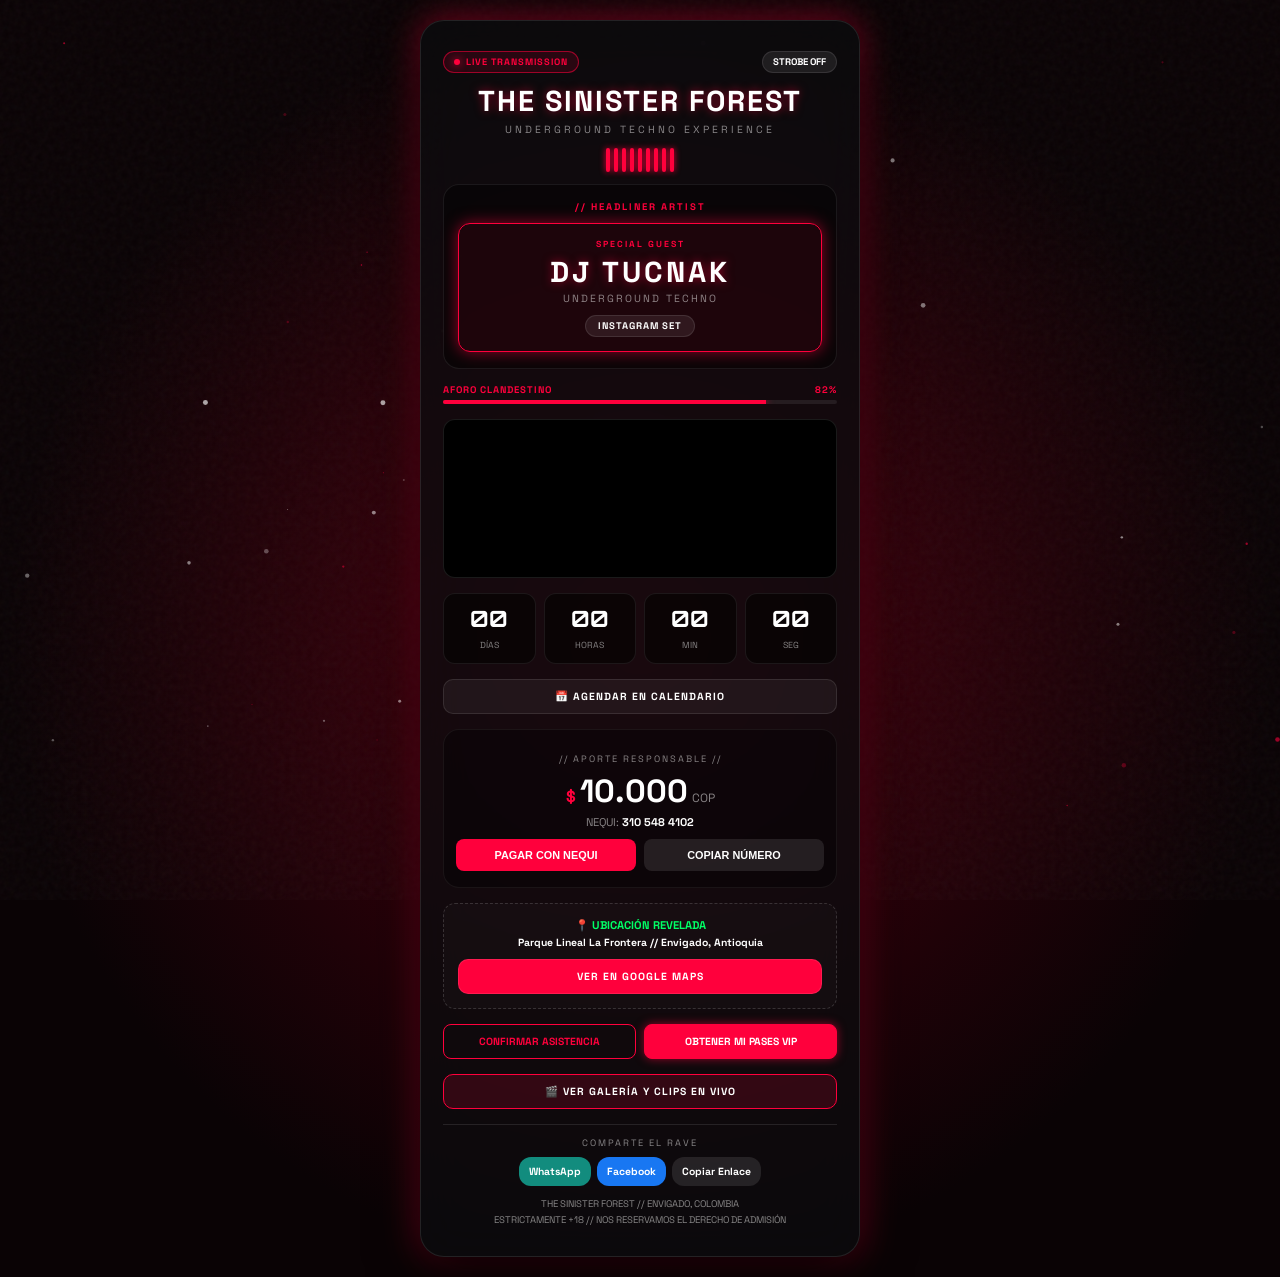
==== commit 13c7a481: "Add background color to spotify embed container" ====
--- a/galeria.html
+++ b/galeria.html
@@ -265,7 +265,7 @@
     .progress-bg { background: rgba(255,255,255,0.08); height: 4px; border-radius: 4px; overflow: hidden; }
     .progress-fill { background: var(--accent); height: 100%; box-shadow: 0 0 8px var(--accent); transition: width 0.4s ease; }
 
-    .spotify-embed-container { margin-bottom: 15px; border-radius: 12px; overflow: hidden; border: 1px solid var(--glass-border); }
+    .spotify-embed-container { margin-bottom: 15px; border-radius: 12px; overflow: hidden; border: 1px solid var(--glass-border); background: #000; }
 
     .countdown-grid { display: grid; grid-template-columns: repeat(4, 1fr); gap: 8px; margin-bottom: 15px; }
     .time-box { background: rgba(0, 0, 0, 0.55); border: 1px solid rgba(255, 255, 255, 0.08); padding: 10px 2px; border-radius: 12px; }
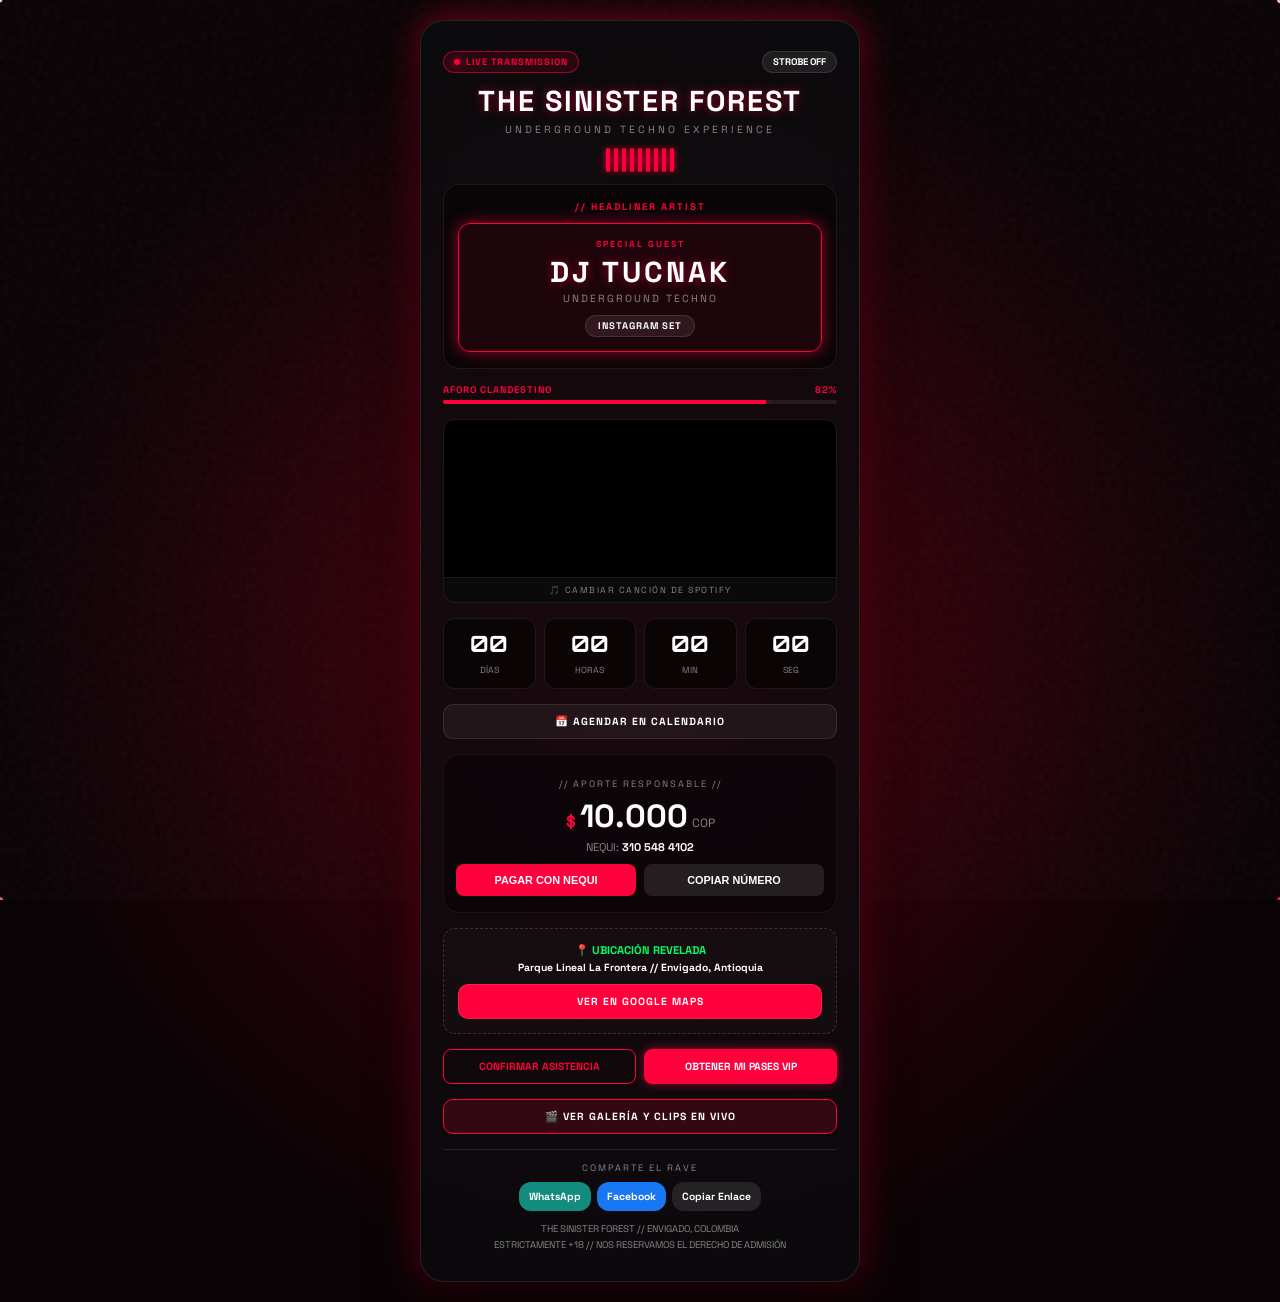
==== commit a22c0ee5: "Implement dynamic Spotify song change feature Added functionality to change Spotify song dynamically" ====
--- a/galeria.html
+++ b/galeria.html
@@ -265,7 +265,26 @@
     .progress-bg { background: rgba(255,255,255,0.08); height: 4px; border-radius: 4px; overflow: hidden; }
     .progress-fill { background: var(--accent); height: 100%; box-shadow: 0 0 8px var(--accent); transition: width 0.4s ease; }
 
-    .spotify-embed-container { margin-bottom: 15px; border-radius: 12px; overflow: hidden; border: 1px solid var(--glass-border); background: #000; }
+    .spotify-embed-container { margin-bottom: 15px; border-radius: 12px; overflow: hidden; border: 1px solid var(--glass-border); background: #000; position: relative; }
+    
+    .change-song-trigger {
+      display: block;
+      width: 100%;
+      background: rgba(255, 255, 255, 0.04);
+      border: none;
+      border-top: 1px solid rgba(255, 255, 255, 0.06);
+      color: var(--text-muted);
+      font-family: var(--font);
+      font-size: 0.55rem;
+      letter-spacing: 1.5px;
+      padding: 6px;
+      cursor: pointer;
+      transition: 0.2s;
+    }
+    .change-song-trigger:hover {
+      background: rgba(255, 0, 60, 0.15);
+      color: #fff;
+    }
 
     .countdown-grid { display: grid; grid-template-columns: repeat(4, 1fr); gap: 8px; margin-bottom: 15px; }
     .time-box { background: rgba(0, 0, 0, 0.55); border: 1px solid rgba(255, 255, 255, 0.08); padding: 10px 2px; border-radius: 12px; }
@@ -650,7 +669,8 @@
     </div>
 
     <div class="spotify-embed-container">
-      <iframe style="border-radius:12px" src="https://open.spotify.com/embed/track/7i4PfCGZVumvg0dds3vN21?utm_source=generator&theme=0" width="100%" height="152" frameBorder="0" allowfullscreen="" allow="autoplay; clipboard-write; encrypted-media; fullscreen; picture-in-picture" loading="lazy"></iframe>
+      <iframe id="spotify-iframe" style="border-radius:12px" src="https://open.spotify.com/embed/track/2q9Z3H25b89Fk2G9L3zQ2R?utm_source=generator&theme=0" width="100%" height="152" frameBorder="0" allowfullscreen="" allow="autoplay; clipboard-write; encrypted-media; fullscreen; picture-in-picture" loading="lazy"></iframe>
+      <button class="change-song-trigger" onclick="promptChangeSong()">🎵 CAMBIAR CANCIÓN DE SPOTIFY</button>
     </div>
 
     <div class="countdown-grid" id="countdown">
@@ -871,10 +891,45 @@
         const inputEl = document.getElementById('user-alias-input');
         if (inputEl) inputEl.value = savedUser;
       }
+      
+      const savedTrack = localStorage.getItem('spotifyTrackId');
+      if (savedTrack) {
+        const iframe = document.getElementById('spotify-iframe');
+        if (iframe) {
+          iframe.src = `https://open.spotify.com/embed/track/${savedTrack}?utm_source=generator&theme=0`;
+        }
+      }
+
       initParticleCanvas();
       initCutMechanics();
       startCountdown();
     });
+
+    function promptChangeSong() {
+      playSound('click');
+      const input = prompt("Pega el enlace de Spotify de la canción o el ID de la pista (ej: 2q9Z3H25b89Fk2G9L3zQ2R):");
+      if (!input) return;
+
+      let trackId = input.trim();
+      if (trackId.includes('spotify.com/track/')) {
+        const match = trackId.match(/track\/([a-zA-Z0-9]+)/);
+        if (match && match[1]) {
+          trackId = match[1];
+        }
+      }
+
+      if (trackId.length < 15) {
+        showToast('Enlace o ID de Spotify no válido');
+        return;
+      }
+
+      localStorage.setItem('spotifyTrackId', trackId);
+      const iframe = document.getElementById('spotify-iframe');
+      if (iframe) {
+        iframe.src = `https://open.spotify.com/embed/track/${trackId}?utm_source=generator&theme=0`;
+      }
+      showToast('¡Canción de Spotify actualizada!');
+    }
 
     function initParticleCanvas() {
       const canvas = document.getElementById('particle-canvas');
